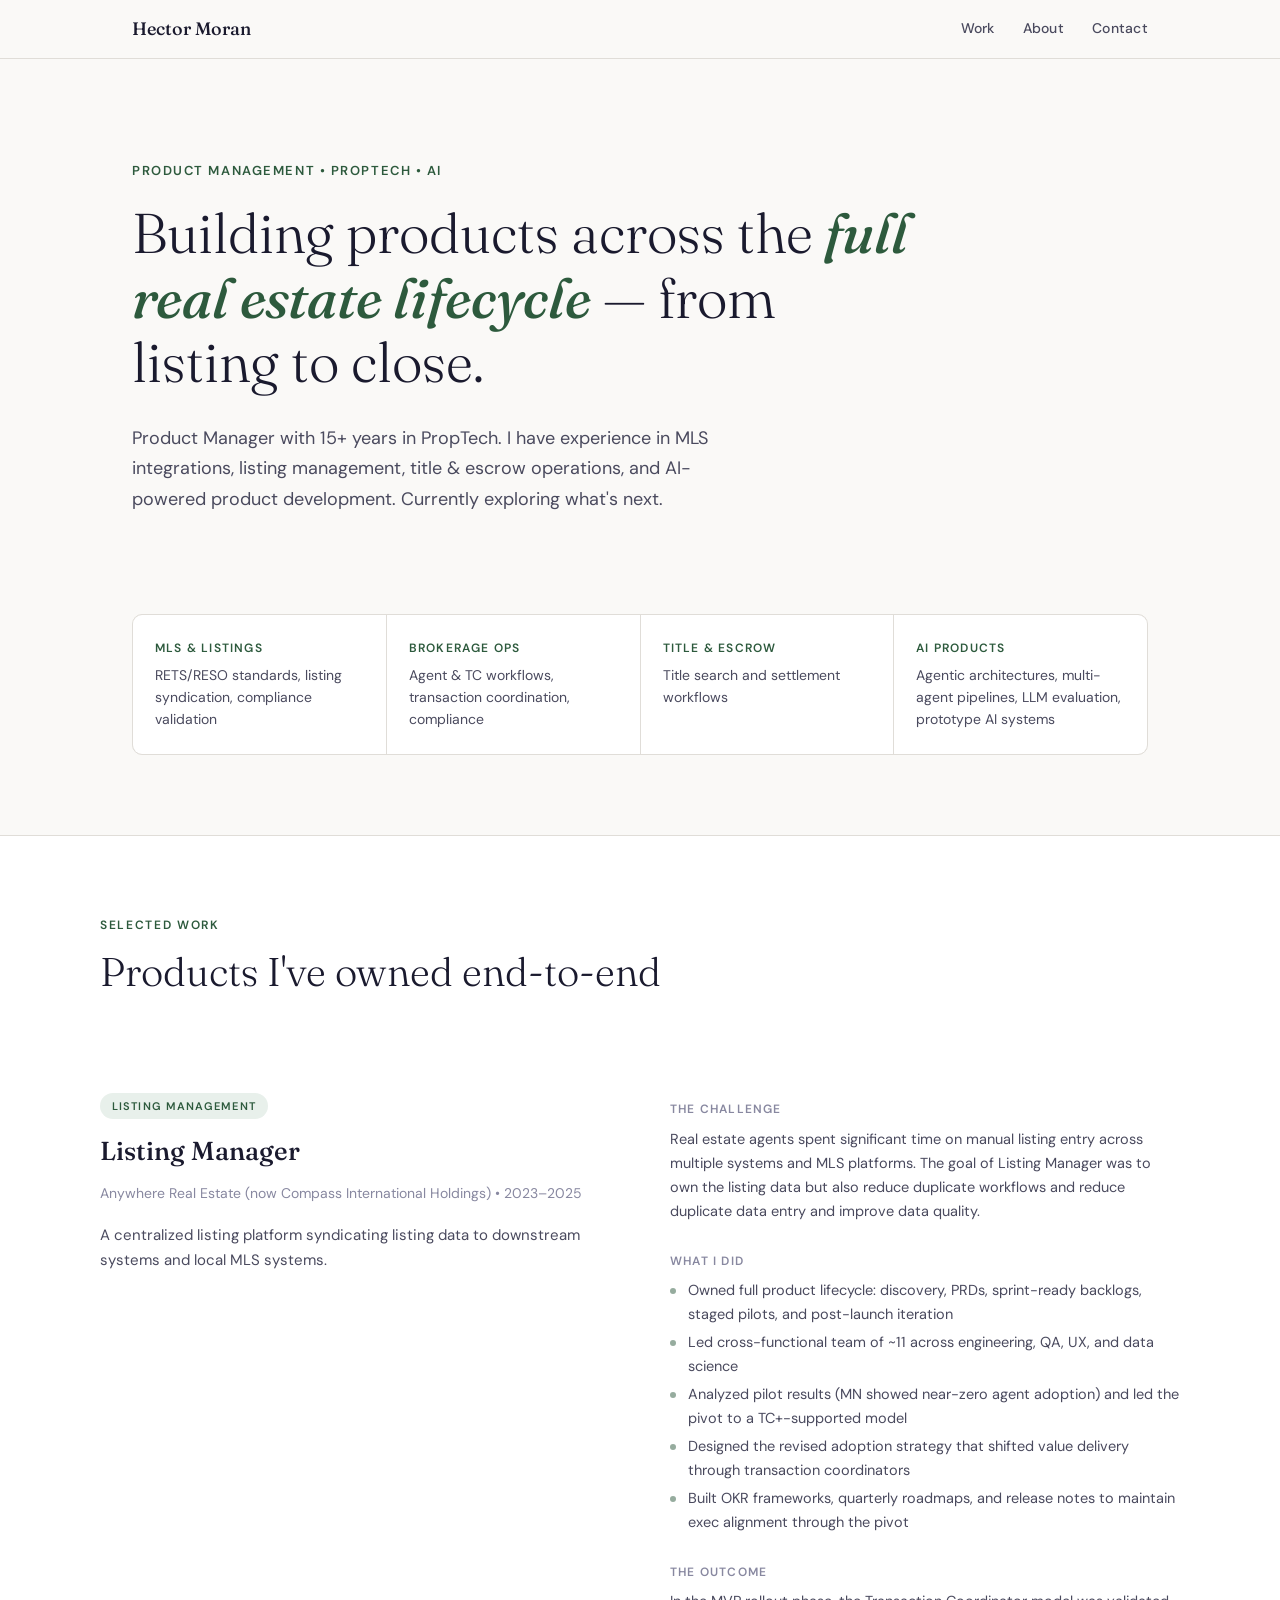
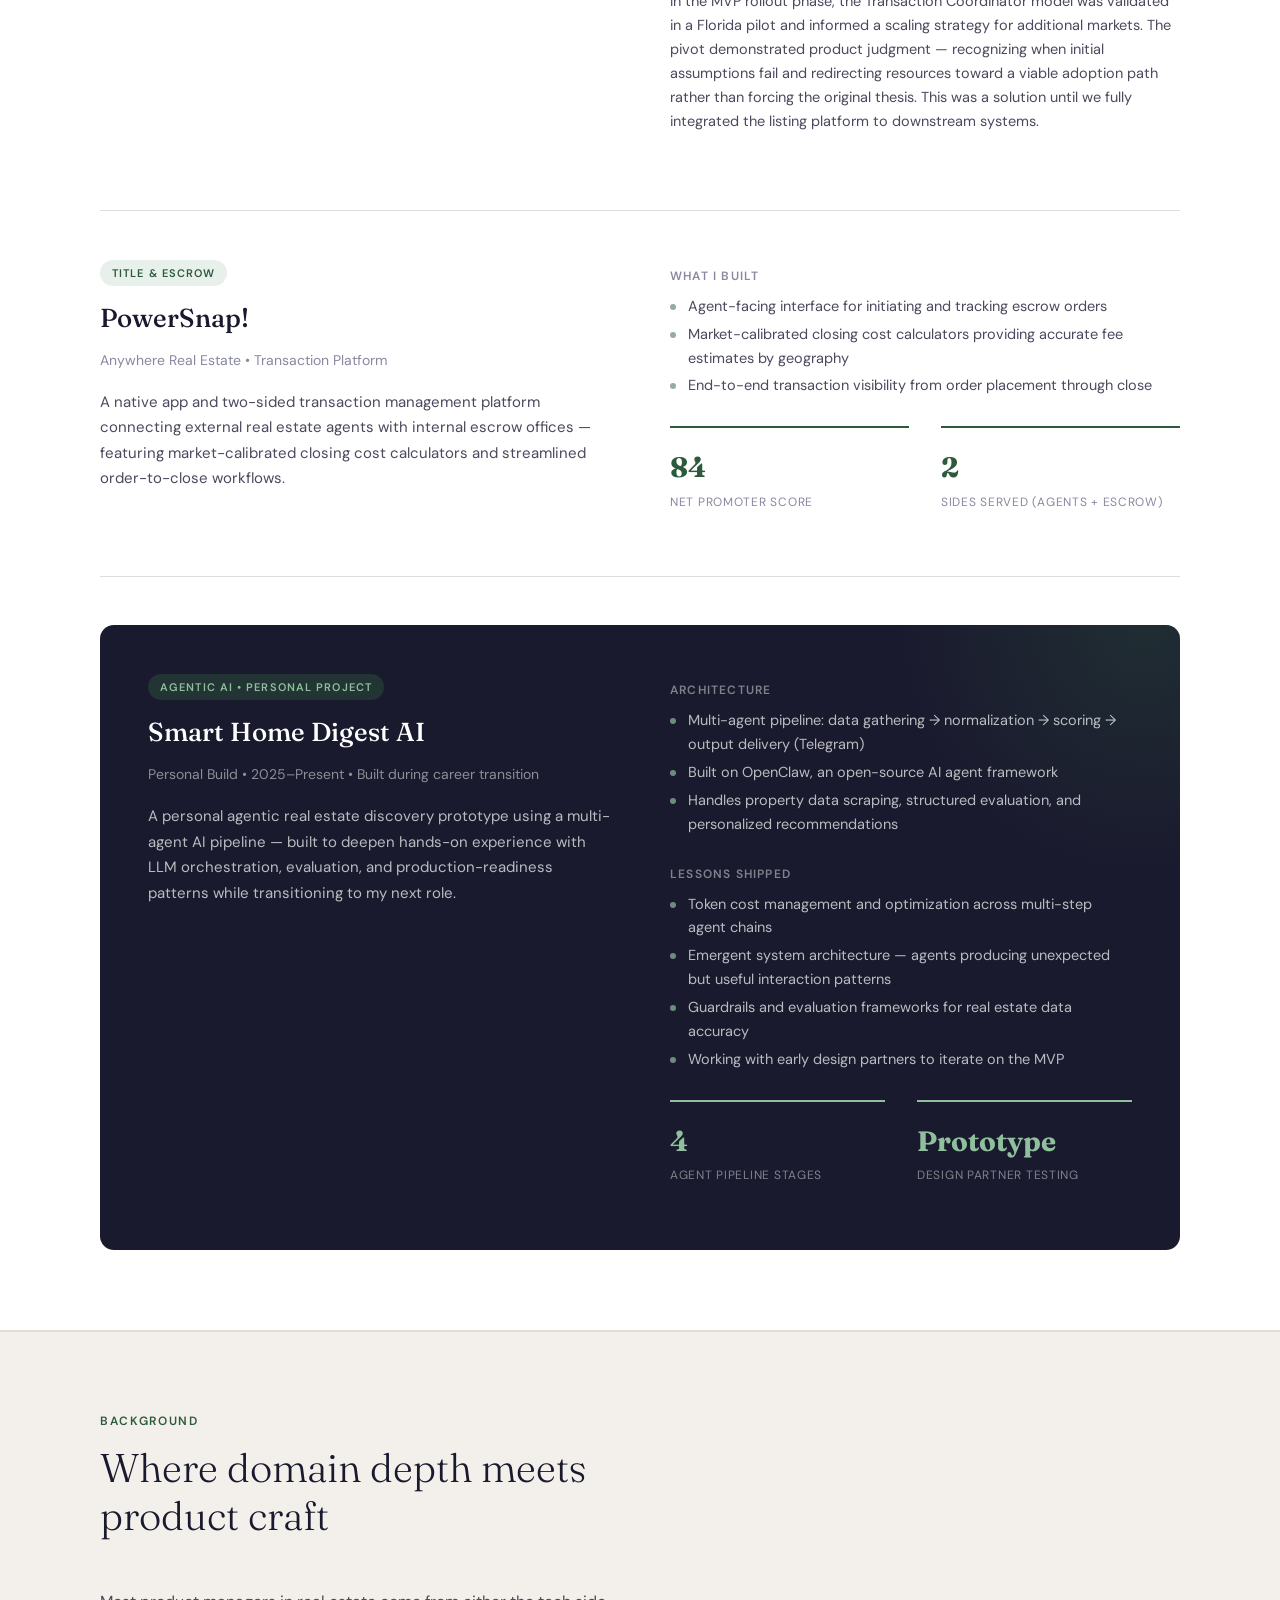
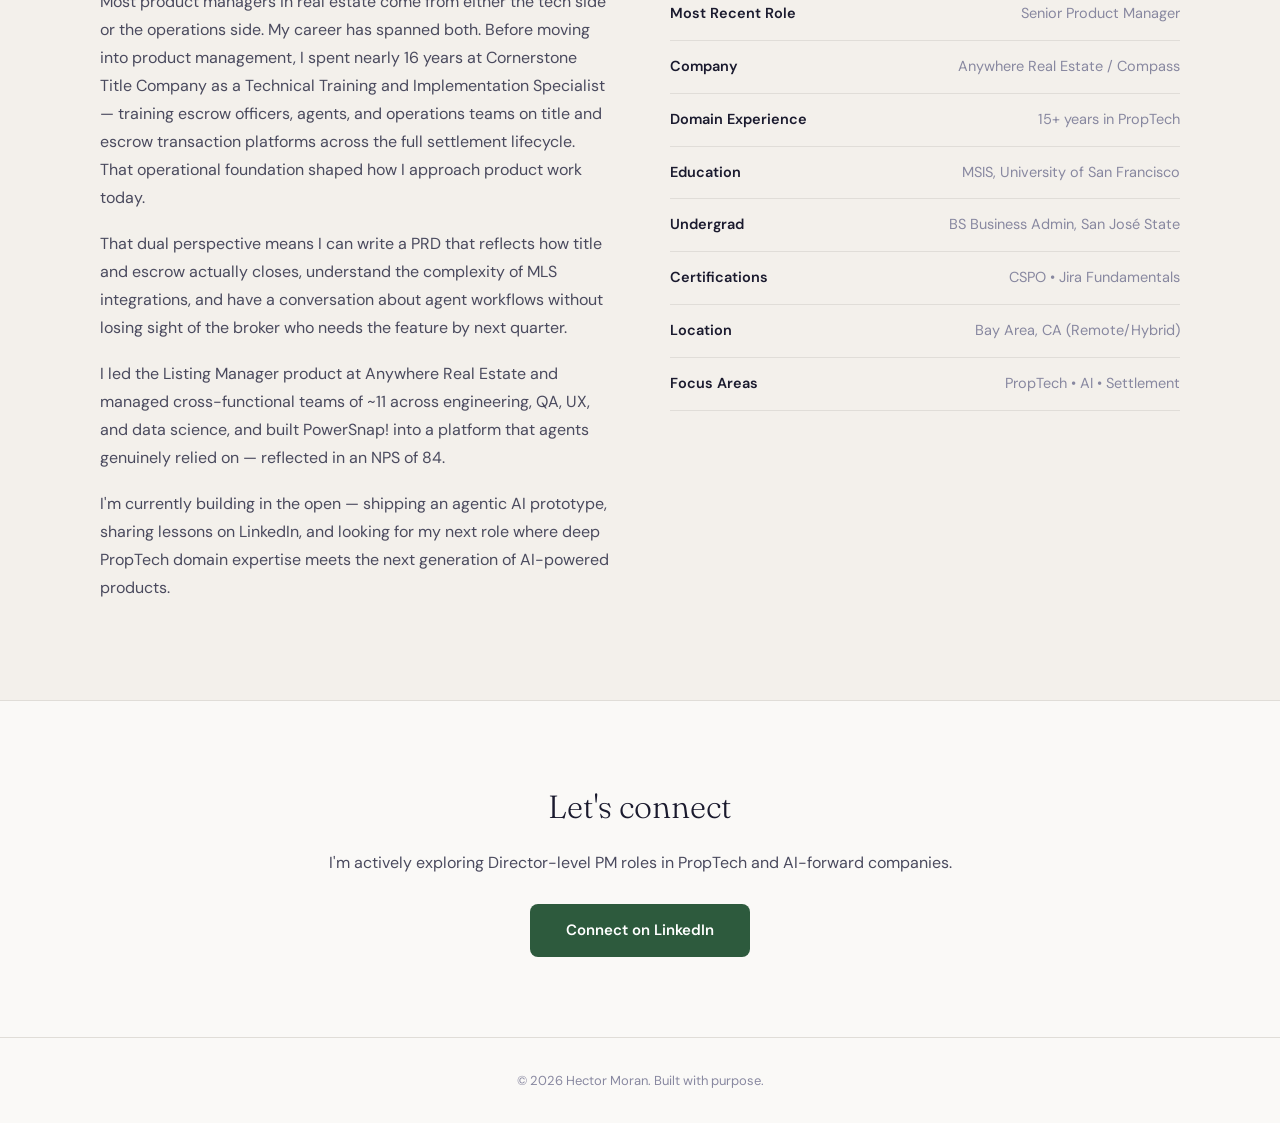
==== index.html @ 0d0055ac "Add files via upload" ====
<!DOCTYPE html>
<html lang="en">
<head>
<meta charset="UTF-8">
<meta name="viewport" content="width=device-width, initial-scale=1.0">
<title>Hector Moran — Product Leader in PropTech & AI</title>
<meta name="description" content="Director-level Product Manager with 15+ years in PropTech, MLS integrations, title & escrow, and AI-powered product development.">
<link rel="preconnect" href="https://fonts.googleapis.com">
<link href="https://fonts.googleapis.com/css2?family=DM+Sans:ital,opsz,wght@0,9..40,300;0,9..40,400;0,9..40,500;0,9..40,600;0,9..40,700;1,9..40,400&family=Fraunces:ital,opsz,wght@0,9..144,300;0,9..144,500;0,9..144,700;1,9..144,300&display=swap" rel="stylesheet">
<style>
  :root {
    --ink: #1a1a2e;
    --ink-soft: #4a4a5e;
    --ink-muted: #8888a0;
    --surface: #faf9f7;
    --surface-warm: #f3f0eb;
    --accent: #2d5a3d;
    --accent-light: #e8f0eb;
    --accent-hover: #1e3d2a;
    --border: #e0ddd8;
    --white: #ffffff;
    --font-display: 'Fraunces', Georgia, serif;
    --font-body: 'DM Sans', -apple-system, sans-serif;
  }

  * { margin: 0; padding: 0; box-sizing: border-box; }

  html { scroll-behavior: smooth; }

  body {
    font-family: var(--font-body);
    color: var(--ink);
    background: var(--surface);
    line-height: 1.65;
    font-size: 16px;
    -webkit-font-smoothing: antialiased;
  }

  /* ── Nav ── */
  nav {
    position: fixed; top: 0; left: 0; right: 0; z-index: 100;
    background: rgba(250, 249, 247, 0.92);
    backdrop-filter: blur(12px);
    border-bottom: 1px solid var(--border);
    transition: box-shadow 0.3s;
  }
  nav.scrolled { box-shadow: 0 1px 20px rgba(0,0,0,0.06); }
  .nav-inner {
    max-width: 1080px; margin: 0 auto;
    padding: 14px 32px;
    display: flex; justify-content: space-between; align-items: center;
  }
  .nav-name {
    font-family: var(--font-display); font-weight: 500;
    font-size: 18px; color: var(--ink); text-decoration: none;
  }
  .nav-links { display: flex; gap: 28px; }
  .nav-links a {
    font-size: 14px; font-weight: 500; color: var(--ink-soft);
    text-decoration: none; letter-spacing: 0.02em;
    transition: color 0.2s;
  }
  .nav-links a:hover { color: var(--accent); }

  /* ── Hero ── */
  .hero {
    padding: 160px 32px 100px;
    max-width: 1080px; margin: 0 auto;
  }
  .hero-label {
    font-size: 13px; font-weight: 600; letter-spacing: 0.12em;
    text-transform: uppercase; color: var(--accent);
    margin-bottom: 20px;
    opacity: 0; animation: fadeUp 0.6s ease forwards 0.1s;
  }
  .hero h1 {
    font-family: var(--font-display); font-weight: 300;
    font-size: clamp(36px, 5vw, 56px); line-height: 1.15;
    color: var(--ink); max-width: 780px;
    margin-bottom: 28px;
    opacity: 0; animation: fadeUp 0.6s ease forwards 0.25s;
  }
  .hero h1 em {
    font-style: italic; font-weight: 500; color: var(--accent);
  }
  .hero-sub {
    font-size: 18px; line-height: 1.7; color: var(--ink-soft);
    max-width: 620px;
    opacity: 0; animation: fadeUp 0.6s ease forwards 0.4s;
  }

  /* ── Domain strip ── */
  .domains {
    max-width: 1080px; margin: 0 auto;
    padding: 0 32px 80px;
    opacity: 0; animation: fadeUp 0.6s ease forwards 0.55s;
  }
  .domain-grid {
    display: grid; grid-template-columns: repeat(auto-fit, minmax(200px, 1fr));
    gap: 1px; background: var(--border); border: 1px solid var(--border); border-radius: 10px;
    overflow: hidden;
  }
  .domain-card {
    background: var(--white); padding: 24px 22px;
    transition: background 0.2s;
  }
  .domain-card:hover { background: var(--accent-light); }
  .domain-card .label {
    font-size: 12px; font-weight: 600; letter-spacing: 0.1em;
    text-transform: uppercase; color: var(--accent); margin-bottom: 6px;
  }
  .domain-card .desc {
    font-size: 14px; color: var(--ink-soft); line-height: 1.55;
  }

  /* ── Section shared ── */
  section { padding: 80px 32px; }
  .section-inner { max-width: 1080px; margin: 0 auto; }
  .section-label {
    font-size: 12px; font-weight: 600; letter-spacing: 0.14em;
    text-transform: uppercase; color: var(--accent); margin-bottom: 12px;
  }
  .section-title {
    font-family: var(--font-display); font-weight: 300;
    font-size: clamp(28px, 3.5vw, 40px); line-height: 1.2;
    margin-bottom: 48px; max-width: 600px;
  }

  /* ── Case Studies ── */
  #work { background: var(--white); border-top: 1px solid var(--border); border-bottom: 1px solid var(--border); }

  .case-study {
    display: grid; grid-template-columns: 1fr 1fr; gap: 60px;
    align-items: start; padding: 48px 0;
    border-bottom: 1px solid var(--border);
  }
  .case-study:last-child { border-bottom: none; }

  .cs-meta .cs-tag {
    display: inline-block;
    font-size: 11px; font-weight: 600; letter-spacing: 0.1em;
    text-transform: uppercase; color: var(--accent);
    background: var(--accent-light); padding: 4px 12px;
    border-radius: 20px; margin-bottom: 16px;
  }
  .cs-meta h3 {
    font-family: var(--font-display); font-weight: 500;
    font-size: 26px; line-height: 1.25; margin-bottom: 14px;
  }
  .cs-meta .cs-org {
    font-size: 14px; color: var(--ink-muted); margin-bottom: 18px;
  }
  .cs-meta .cs-summary {
    font-size: 15px; color: var(--ink-soft); line-height: 1.7;
  }

  .cs-details { padding-top: 8px; }
  .cs-block { margin-bottom: 28px; }
  .cs-block h4 {
    font-size: 12px; font-weight: 600; letter-spacing: 0.1em;
    text-transform: uppercase; color: var(--ink-muted); margin-bottom: 8px;
  }
  .cs-block p, .cs-block li {
    font-size: 14.5px; color: var(--ink-soft); line-height: 1.65;
  }
  .cs-block ul { list-style: none; padding: 0; }
  .cs-block ul li { padding-left: 18px; position: relative; margin-bottom: 4px; }
  .cs-block ul li::before {
    content: ''; position: absolute; left: 0; top: 9px;
    width: 6px; height: 6px; border-radius: 50%;
    background: var(--accent); opacity: 0.5;
  }

  .metric-row { display: flex; gap: 32px; margin-top: 20px; }
  .metric {
    flex: 1; padding: 16px 0;
    border-top: 2px solid var(--accent);
  }
  .metric .num {
    font-family: var(--font-display); font-weight: 700;
    font-size: 28px; color: var(--accent); margin-bottom: 2px;
  }
  .metric .lbl {
    font-size: 12px; color: var(--ink-muted); text-transform: uppercase;
    letter-spacing: 0.06em;
  }

  /* ── Prototype ── */
  .proto-card {
    background: var(--ink); border-radius: 14px; padding: 48px;
    color: var(--white); margin-top: 48px;
    position: relative; overflow: hidden;
  }
  .proto-card::before {
    content: ''; position: absolute; top: -40%; right: -20%;
    width: 500px; height: 500px; border-radius: 50%;
    background: radial-gradient(circle, rgba(45,90,61,0.3), transparent 70%);
  }
  .proto-card .cs-tag {
    background: rgba(45,90,61,0.4); color: #8fbf9c;
  }
  .proto-card h3 { color: var(--white); }
  .proto-card .cs-org { color: rgba(255,255,255,0.5); }
  .proto-card .cs-summary { color: rgba(255,255,255,0.7); }
  .proto-card .cs-block h4 { color: rgba(255,255,255,0.45); }
  .proto-card .cs-block p, .proto-card .cs-block li { color: rgba(255,255,255,0.7); }
  .proto-card .cs-block ul li::before { background: #8fbf9c; opacity: 0.7; }
  .proto-inner { display: grid; grid-template-columns: 1fr 1fr; gap: 60px; position: relative; z-index: 1; }
  .proto-card .metric { border-top-color: #8fbf9c; }
  .proto-card .metric .num { color: #8fbf9c; }
  .proto-card .metric .lbl { color: rgba(255,255,255,0.45); }

  /* ── About ── */
  #about { background: var(--surface-warm); border-top: 1px solid var(--border); }
  .about-grid { display: grid; grid-template-columns: 1fr 1fr; gap: 60px; }
  .about-text p {
    font-size: 16px; color: var(--ink-soft); line-height: 1.75;
    margin-bottom: 18px;
  }
  .credential-list { list-style: none; padding: 0; }
  .credential-list li {
    padding: 14px 0; border-bottom: 1px solid var(--border);
    display: flex; justify-content: space-between; align-items: baseline;
    font-size: 14.5px;
  }
  .credential-list .cred-label { font-weight: 600; color: var(--ink); }
  .credential-list .cred-value { color: var(--ink-muted); text-align: right; }

  /* ── CTA ── */
  .cta {
    text-align: center; padding: 80px 32px;
    border-top: 1px solid var(--border);
  }
  .cta h2 {
    font-family: var(--font-display); font-weight: 300;
    font-size: 32px; margin-bottom: 16px;
  }
  .cta p { color: var(--ink-soft); margin-bottom: 28px; font-size: 16px; }
  .cta-btn {
    display: inline-block; padding: 14px 36px;
    background: var(--accent); color: var(--white);
    text-decoration: none; border-radius: 8px;
    font-weight: 600; font-size: 15px;
    transition: background 0.2s, transform 0.15s;
  }
  .cta-btn:hover { background: var(--accent-hover); transform: translateY(-1px); }

  /* ── Footer ── */
  footer {
    text-align: center; padding: 32px;
    font-size: 13px; color: var(--ink-muted);
    border-top: 1px solid var(--border);
  }

  /* ── Animations ── */
  @keyframes fadeUp {
    from { opacity: 0; transform: translateY(16px); }
    to { opacity: 1; transform: translateY(0); }
  }
  .reveal {
    opacity: 0; transform: translateY(20px);
    transition: opacity 0.5s ease, transform 0.5s ease;
  }
  .reveal.visible { opacity: 1; transform: translateY(0); }

  /* ── Responsive ── */
  @media (max-width: 768px) {
    .case-study, .proto-inner, .about-grid { grid-template-columns: 1fr; gap: 32px; }
    .hero { padding: 130px 24px 64px; }
    section { padding: 56px 24px; }
    .nav-inner { padding: 14px 20px; }
    .nav-links { gap: 18px; }
    .nav-links a { font-size: 13px; }
    .proto-card { padding: 32px 24px; }
    .metric-row { gap: 20px; }
  }
  @media (max-width: 480px) {
    .domain-grid { grid-template-columns: 1fr 1fr; }
    .metric-row { flex-direction: column; gap: 12px; }
  }
</style>
</head>
<body>

<!-- Nav -->
<nav id="nav">
  <div class="nav-inner">
    <a href="#" class="nav-name">Hector Moran</a>
    <div class="nav-links">
      <a href="#work">Work</a>
      <a href="#about">About</a>
      <a href="#contact">Contact</a>
    </div>
  </div>
</nav>

<!-- Hero -->
<header class="hero">
  <div class="hero-label">Product Management &bull; PropTech &bull; AI</div>
  <h1>Building products across the <em>full real estate lifecycle</em> — from listing to close.</h1>
  <p class="hero-sub">Product Manager with 15+ years in PropTech. I have experience in MLS integrations, listing management, title &amp; escrow operations, and AI-powered product development. Currently exploring what's next.</p>
</header>

<!-- Domain expertise strip -->
<div class="domains">
  <div class="domain-grid">
    <div class="domain-card">
      <div class="label">MLS &amp; Listings</div>
      <div class="desc">RETS/RESO standards, listing syndication, compliance validation</div>
    </div>
    <div class="domain-card">
      <div class="label">Brokerage Ops</div>
      <div class="desc">Agent &amp; TC workflows, transaction coordination, compliance</div>
    </div>
    <div class="domain-card">
      <div class="label">Title &amp; Escrow</div>
      <div class="desc">Title search and settlement workflows</div>
    </div>
    <div class="domain-card">
      <div class="label">AI Products</div>
      <div class="desc">Agentic architectures, multi-agent pipelines, LLM evaluation, prototype AI systems</div>
    </div>
  </div>
</div>

<!-- Case Studies -->
<section id="work">
  <div class="section-inner">
    <div class="section-label">Selected Work</div>
    <div class="section-title">Products I've owned end-to-end</div>

    <!-- Case Study 1: Listing Manager -->
    <div class="case-study reveal">
      <div class="cs-meta">
        <div class="cs-tag">Listing Management</div>
        <h3>Listing Manager</h3>
        <div class="cs-org">Anywhere Real Estate (now Compass International Holdings) &bull; 2023–2025</div>
        <p class="cs-summary">A centralized listing platform syndicating listing data to downstream systems and local MLS systems.</p>
      </div>
      <div class="cs-details">
        <div class="cs-block">
          <h4>The Challenge</h4>
          <p>Real estate agents spent significant time on manual listing entry across multiple systems and MLS platforms. The goal of Listing Manager was to own the listing data but also reduce duplicate workflows and reduce duplicate data entry and improve data quality.</p>
        </div>
        <div class="cs-block">
          <h4>What I Did</h4>
          <ul>
            <li>Owned full product lifecycle: discovery, PRDs, sprint-ready backlogs, staged pilots, and post-launch iteration</li>
            <li>Led cross-functional team of ~11 across engineering, QA, UX, and data science</li>
            <li>Analyzed pilot results (MN showed near-zero agent adoption) and led the pivot to a TC+-supported model</li>
            <li>Designed the revised adoption strategy that shifted value delivery through transaction coordinators</li>
            <li>Built OKR frameworks, quarterly roadmaps, and release notes to maintain exec alignment through the pivot</li>
          </ul>
        </div>
        <div class="cs-block">
          <h4>The Outcome</h4>
          <p>In the MVP rollout phase, the Transaction Coordinator model was validated in a Florida pilot and informed a scaling strategy for additional markets. The pivot demonstrated product judgment — recognizing when initial assumptions fail and redirecting resources toward a viable adoption path rather than forcing the original thesis. This was a solution until we fully integrated the listing platform to downstream systems.</p>
        </div>
      </div>
    </div>

    <!-- Case Study 2: PowerSnap! -->
    <div class="case-study reveal">
      <div class="cs-meta">
        <div class="cs-tag">Title &amp; Escrow</div>
        <h3>PowerSnap!</h3>
        <div class="cs-org">Anywhere Real Estate &bull; Transaction Platform</div>
        <p class="cs-summary">A native app and two-sided transaction management platform connecting external real estate agents with internal escrow offices — featuring market-calibrated closing cost calculators and streamlined order-to-close workflows.</p>
      </div>
      <div class="cs-details">
        <div class="cs-block">
          <h4>What I Built</h4>
          <ul>
            <li>Agent-facing interface for initiating and tracking escrow orders</li>
            <li>Market-calibrated closing cost calculators providing accurate fee estimates by geography</li>
            <li>End-to-end transaction visibility from order placement through close</li>
          </ul>
        </div>
        <div class="metric-row">
          <div class="metric">
            <div class="num">84</div>
            <div class="lbl">Net Promoter Score</div>
          </div>
          <div class="metric">
            <div class="num">2</div>
            <div class="lbl">Sides Served (Agents + Escrow)</div>
          </div>
        </div>
      </div>
    </div>

    <!-- Prototype: AI Discovery -->
    <div class="proto-card reveal">
      <div class="proto-inner">
        <div class="cs-meta">
          <div class="cs-tag">Agentic AI &bull; Personal Project</div>
          <h3>Smart Home Digest AI</h3>
          <div class="cs-org">Personal Build &bull; 2025–Present &bull; Built during career transition</div>
          <p class="cs-summary">A personal agentic real estate discovery prototype using a multi-agent AI pipeline — built to deepen hands-on experience with LLM orchestration, evaluation, and production-readiness patterns while transitioning to my next role.</p>
        </div>
        <div class="cs-details">
          <div class="cs-block">
            <h4>Architecture</h4>
            <ul>
              <li>Multi-agent pipeline: data gathering → normalization → scoring → output delivery (Telegram)</li>
              <li>Built on OpenClaw, an open-source AI agent framework</li>
              <li>Handles property data scraping, structured evaluation, and personalized recommendations</li>
            </ul>
          </div>
          <div class="cs-block">
            <h4>Lessons Shipped</h4>
            <ul>
              <li>Token cost management and optimization across multi-step agent chains</li>
              <li>Emergent system architecture — agents producing unexpected but useful interaction patterns</li>
              <li>Guardrails and evaluation frameworks for real estate data accuracy</li>
              <li>Working with early design partners to iterate on the MVP</li>
            </ul>
          </div>
          <div class="metric-row">
            <div class="metric">
              <div class="num">4</div>
              <div class="lbl">Agent Pipeline Stages</div>
            </div>
            <div class="metric">
              <div class="num">Prototype</div>
              <div class="lbl">Design Partner Testing</div>
            </div>
          </div>
        </div>
      </div>
    </div>
  </div>
</section>

<!-- About -->
<section id="about">
  <div class="section-inner">
    <div class="section-label">Background</div>
    <div class="section-title">Where domain depth meets product craft</div>
    <div class="about-grid">
      <div class="about-text">
        <p>Most product managers in real estate come from either the tech side or the operations side. My career has spanned both. Before moving into product management, I spent nearly 16 years at Cornerstone Title Company as a Technical Training and Implementation Specialist — training escrow officers, agents, and operations teams on title and escrow transaction platforms across the full settlement lifecycle. That operational foundation shaped how I approach product work today.</p>
        <p>That dual perspective means I can write a PRD that reflects how title and escrow actually closes, understand the complexity of MLS integrations, and have a conversation about agent workflows without losing sight of the broker who needs the feature by next quarter.</p>
        <p>I led the Listing Manager product at Anywhere Real Estate and managed cross-functional teams of ~11 across engineering, QA, UX, and data science, and built PowerSnap! into a platform that agents genuinely relied on — reflected in an NPS of 84.</p>
        <p>I'm currently building in the open — shipping an agentic AI prototype, sharing lessons on LinkedIn, and looking for my next role where deep PropTech domain expertise meets the next generation of AI-powered products.</p>
      </div>
      <div>
        <ul class="credential-list">
          <li>
            <span class="cred-label">Most Recent Role</span>
            <span class="cred-value">Senior Product Manager</span>
          </li>
          <li>
            <span class="cred-label">Company</span>
            <span class="cred-value">Anywhere Real Estate / Compass</span>
          </li>
          <li>
            <span class="cred-label">Domain Experience</span>
            <span class="cred-value">15+ years in PropTech</span>
          </li>
          <li>
            <span class="cred-label">Education</span>
            <span class="cred-value">MSIS, University of San Francisco</span>
          </li>
          <li>
            <span class="cred-label">Undergrad</span>
            <span class="cred-value">BS Business Admin, San José State</span>
          </li>
          <li>
            <span class="cred-label">Certifications</span>
            <span class="cred-value">CSPO &bull; Jira Fundamentals</span>
          </li>
          <li>
            <span class="cred-label">Location</span>
            <span class="cred-value">Bay Area, CA (Remote/Hybrid)</span>
          </li>
          <li>
            <span class="cred-label">Focus Areas</span>
            <span class="cred-value">PropTech &bull; AI &bull; Settlement</span>
          </li>
        </ul>
      </div>
    </div>
  </div>
</section>

<!-- CTA -->
<section class="cta" id="contact">
  <h2>Let's connect</h2>
  <p>I'm actively exploring Director-level PM roles in PropTech and AI-forward companies.</p>
  <a href="https://www.linkedin.com/in/hectormoran/" class="cta-btn" target="_blank" rel="noopener">Connect on LinkedIn</a>
</section>

<!-- Footer -->
<footer>
  <p>&copy; 2026 Hector Moran. Built with purpose.</p>
</footer>

<script>
  // Nav scroll effect
  const nav = document.getElementById('nav');
  window.addEventListener('scroll', () => {
    nav.classList.toggle('scrolled', window.scrollY > 20);
  });

  // Reveal on scroll
  const reveals = document.querySelectorAll('.reveal');
  const observer = new IntersectionObserver((entries) => {
    entries.forEach(entry => {
      if (entry.isIntersecting) {
        entry.target.classList.add('visible');
        observer.unobserve(entry.target);
      }
    });
  }, { threshold: 0.1 });
  reveals.forEach(el => observer.observe(el));
</script>

</body>
</html>
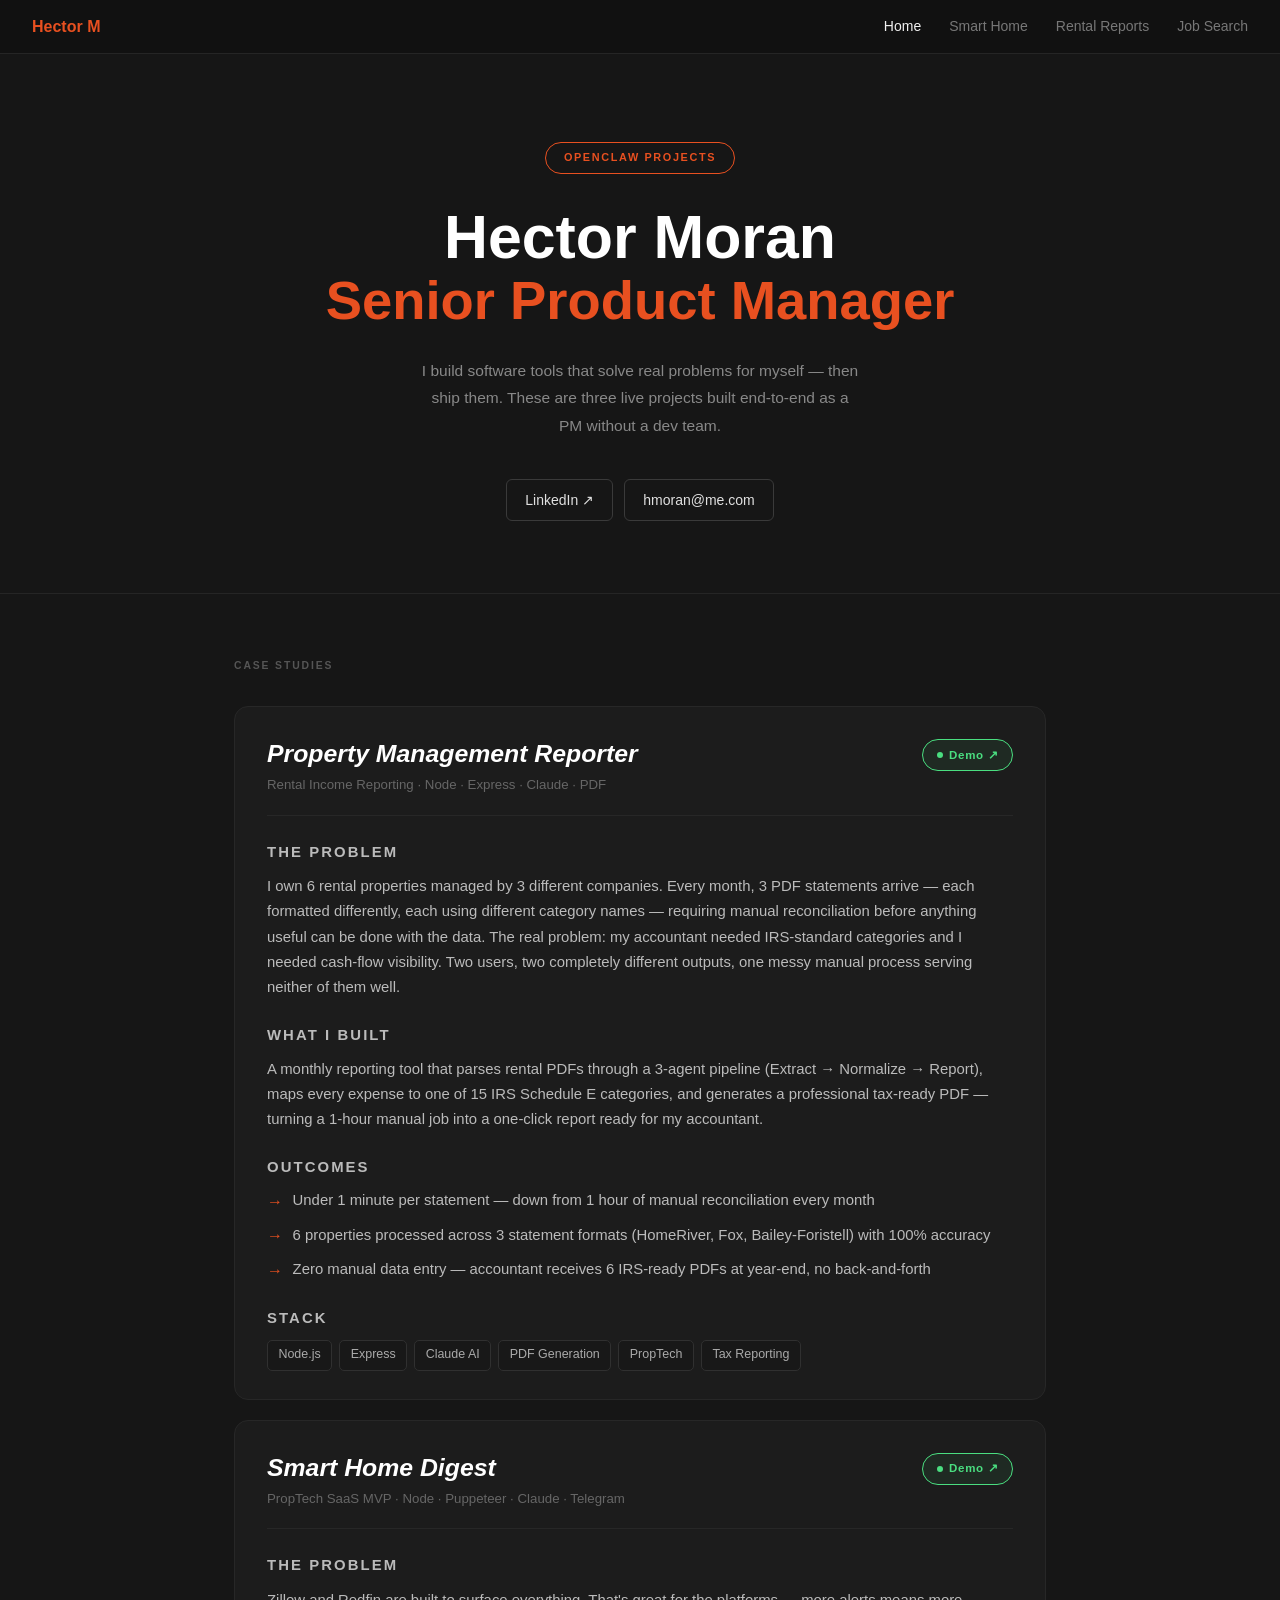
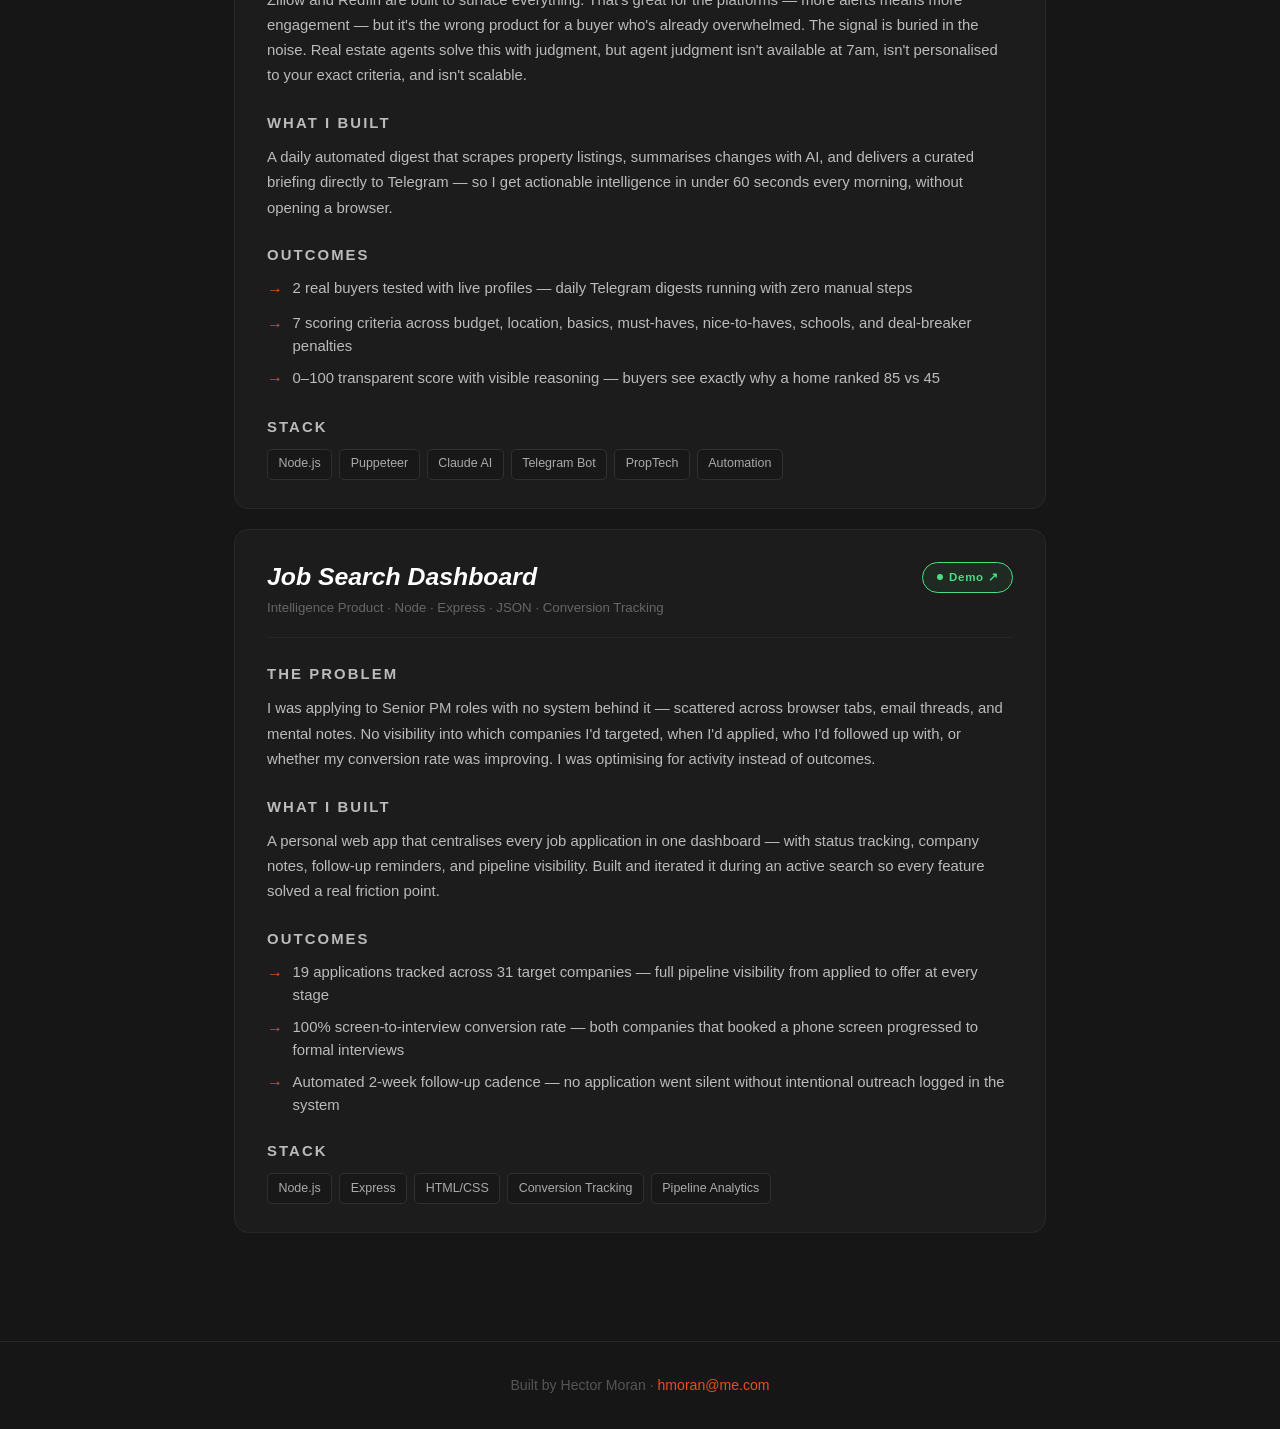
==== commit 1f720a36: "Replace with new OpenClaw Projects portfolio" ====
--- a/index.html
+++ b/index.html
@@ -1,520 +1,501 @@
 <!DOCTYPE html>
 <html lang="en">
 <head>
-<meta charset="UTF-8">
-<meta name="viewport" content="width=device-width, initial-scale=1.0">
-<title>Hector Moran — Product Leader in PropTech & AI</title>
-<meta name="description" content="Director-level Product Manager with 15+ years in PropTech, MLS integrations, title & escrow, and AI-powered product development.">
-<link rel="preconnect" href="https://fonts.googleapis.com">
-<link href="https://fonts.googleapis.com/css2?family=DM+Sans:ital,opsz,wght@0,9..40,300;0,9..40,400;0,9..40,500;0,9..40,600;0,9..40,700;1,9..40,400&family=Fraunces:ital,opsz,wght@0,9..144,300;0,9..144,500;0,9..144,700;1,9..144,300&display=swap" rel="stylesheet">
-<style>
-  :root {
-    --ink: #1a1a2e;
-    --ink-soft: #4a4a5e;
-    --ink-muted: #8888a0;
-    --surface: #faf9f7;
-    --surface-warm: #f3f0eb;
-    --accent: #2d5a3d;
-    --accent-light: #e8f0eb;
-    --accent-hover: #1e3d2a;
-    --border: #e0ddd8;
-    --white: #ffffff;
-    --font-display: 'Fraunces', Georgia, serif;
-    --font-body: 'DM Sans', -apple-system, sans-serif;
-  }
-
-  * { margin: 0; padding: 0; box-sizing: border-box; }
-
-  html { scroll-behavior: smooth; }
-
-  body {
-    font-family: var(--font-body);
-    color: var(--ink);
-    background: var(--surface);
-    line-height: 1.65;
-    font-size: 16px;
-    -webkit-font-smoothing: antialiased;
-  }
-
-  /* ── Nav ── */
-  nav {
-    position: fixed; top: 0; left: 0; right: 0; z-index: 100;
-    background: rgba(250, 249, 247, 0.92);
-    backdrop-filter: blur(12px);
-    border-bottom: 1px solid var(--border);
-    transition: box-shadow 0.3s;
-  }
-  nav.scrolled { box-shadow: 0 1px 20px rgba(0,0,0,0.06); }
-  .nav-inner {
-    max-width: 1080px; margin: 0 auto;
-    padding: 14px 32px;
-    display: flex; justify-content: space-between; align-items: center;
-  }
-  .nav-name {
-    font-family: var(--font-display); font-weight: 500;
-    font-size: 18px; color: var(--ink); text-decoration: none;
-  }
-  .nav-links { display: flex; gap: 28px; }
-  .nav-links a {
-    font-size: 14px; font-weight: 500; color: var(--ink-soft);
-    text-decoration: none; letter-spacing: 0.02em;
-    transition: color 0.2s;
-  }
-  .nav-links a:hover { color: var(--accent); }
-
-  /* ── Hero ── */
-  .hero {
-    padding: 160px 32px 100px;
-    max-width: 1080px; margin: 0 auto;
-  }
-  .hero-label {
-    font-size: 13px; font-weight: 600; letter-spacing: 0.12em;
-    text-transform: uppercase; color: var(--accent);
-    margin-bottom: 20px;
-    opacity: 0; animation: fadeUp 0.6s ease forwards 0.1s;
-  }
-  .hero h1 {
-    font-family: var(--font-display); font-weight: 300;
-    font-size: clamp(36px, 5vw, 56px); line-height: 1.15;
-    color: var(--ink); max-width: 780px;
-    margin-bottom: 28px;
-    opacity: 0; animation: fadeUp 0.6s ease forwards 0.25s;
-  }
-  .hero h1 em {
-    font-style: italic; font-weight: 500; color: var(--accent);
-  }
-  .hero-sub {
-    font-size: 18px; line-height: 1.7; color: var(--ink-soft);
-    max-width: 620px;
-    opacity: 0; animation: fadeUp 0.6s ease forwards 0.4s;
-  }
-
-  /* ── Domain strip ── */
-  .domains {
-    max-width: 1080px; margin: 0 auto;
-    padding: 0 32px 80px;
-    opacity: 0; animation: fadeUp 0.6s ease forwards 0.55s;
-  }
-  .domain-grid {
-    display: grid; grid-template-columns: repeat(auto-fit, minmax(200px, 1fr));
-    gap: 1px; background: var(--border); border: 1px solid var(--border); border-radius: 10px;
-    overflow: hidden;
-  }
-  .domain-card {
-    background: var(--white); padding: 24px 22px;
-    transition: background 0.2s;
-  }
-  .domain-card:hover { background: var(--accent-light); }
-  .domain-card .label {
-    font-size: 12px; font-weight: 600; letter-spacing: 0.1em;
-    text-transform: uppercase; color: var(--accent); margin-bottom: 6px;
-  }
-  .domain-card .desc {
-    font-size: 14px; color: var(--ink-soft); line-height: 1.55;
-  }
-
-  /* ── Section shared ── */
-  section { padding: 80px 32px; }
-  .section-inner { max-width: 1080px; margin: 0 auto; }
-  .section-label {
-    font-size: 12px; font-weight: 600; letter-spacing: 0.14em;
-    text-transform: uppercase; color: var(--accent); margin-bottom: 12px;
-  }
-  .section-title {
-    font-family: var(--font-display); font-weight: 300;
-    font-size: clamp(28px, 3.5vw, 40px); line-height: 1.2;
-    margin-bottom: 48px; max-width: 600px;
-  }
-
-  /* ── Case Studies ── */
-  #work { background: var(--white); border-top: 1px solid var(--border); border-bottom: 1px solid var(--border); }
-
-  .case-study {
-    display: grid; grid-template-columns: 1fr 1fr; gap: 60px;
-    align-items: start; padding: 48px 0;
-    border-bottom: 1px solid var(--border);
-  }
-  .case-study:last-child { border-bottom: none; }
-
-  .cs-meta .cs-tag {
-    display: inline-block;
-    font-size: 11px; font-weight: 600; letter-spacing: 0.1em;
-    text-transform: uppercase; color: var(--accent);
-    background: var(--accent-light); padding: 4px 12px;
-    border-radius: 20px; margin-bottom: 16px;
-  }
-  .cs-meta h3 {
-    font-family: var(--font-display); font-weight: 500;
-    font-size: 26px; line-height: 1.25; margin-bottom: 14px;
-  }
-  .cs-meta .cs-org {
-    font-size: 14px; color: var(--ink-muted); margin-bottom: 18px;
-  }
-  .cs-meta .cs-summary {
-    font-size: 15px; color: var(--ink-soft); line-height: 1.7;
-  }
-
-  .cs-details { padding-top: 8px; }
-  .cs-block { margin-bottom: 28px; }
-  .cs-block h4 {
-    font-size: 12px; font-weight: 600; letter-spacing: 0.1em;
-    text-transform: uppercase; color: var(--ink-muted); margin-bottom: 8px;
-  }
-  .cs-block p, .cs-block li {
-    font-size: 14.5px; color: var(--ink-soft); line-height: 1.65;
-  }
-  .cs-block ul { list-style: none; padding: 0; }
-  .cs-block ul li { padding-left: 18px; position: relative; margin-bottom: 4px; }
-  .cs-block ul li::before {
-    content: ''; position: absolute; left: 0; top: 9px;
-    width: 6px; height: 6px; border-radius: 50%;
-    background: var(--accent); opacity: 0.5;
-  }
-
-  .metric-row { display: flex; gap: 32px; margin-top: 20px; }
-  .metric {
-    flex: 1; padding: 16px 0;
-    border-top: 2px solid var(--accent);
-  }
-  .metric .num {
-    font-family: var(--font-display); font-weight: 700;
-    font-size: 28px; color: var(--accent); margin-bottom: 2px;
-  }
-  .metric .lbl {
-    font-size: 12px; color: var(--ink-muted); text-transform: uppercase;
-    letter-spacing: 0.06em;
-  }
-
-  /* ── Prototype ── */
-  .proto-card {
-    background: var(--ink); border-radius: 14px; padding: 48px;
-    color: var(--white); margin-top: 48px;
-    position: relative; overflow: hidden;
-  }
-  .proto-card::before {
-    content: ''; position: absolute; top: -40%; right: -20%;
-    width: 500px; height: 500px; border-radius: 50%;
-    background: radial-gradient(circle, rgba(45,90,61,0.3), transparent 70%);
-  }
-  .proto-card .cs-tag {
-    background: rgba(45,90,61,0.4); color: #8fbf9c;
-  }
-  .proto-card h3 { color: var(--white); }
-  .proto-card .cs-org { color: rgba(255,255,255,0.5); }
-  .proto-card .cs-summary { color: rgba(255,255,255,0.7); }
-  .proto-card .cs-block h4 { color: rgba(255,255,255,0.45); }
-  .proto-card .cs-block p, .proto-card .cs-block li { color: rgba(255,255,255,0.7); }
-  .proto-card .cs-block ul li::before { background: #8fbf9c; opacity: 0.7; }
-  .proto-inner { display: grid; grid-template-columns: 1fr 1fr; gap: 60px; position: relative; z-index: 1; }
-  .proto-card .metric { border-top-color: #8fbf9c; }
-  .proto-card .metric .num { color: #8fbf9c; }
-  .proto-card .metric .lbl { color: rgba(255,255,255,0.45); }
-
-  /* ── About ── */
-  #about { background: var(--surface-warm); border-top: 1px solid var(--border); }
-  .about-grid { display: grid; grid-template-columns: 1fr 1fr; gap: 60px; }
-  .about-text p {
-    font-size: 16px; color: var(--ink-soft); line-height: 1.75;
-    margin-bottom: 18px;
-  }
-  .credential-list { list-style: none; padding: 0; }
-  .credential-list li {
-    padding: 14px 0; border-bottom: 1px solid var(--border);
-    display: flex; justify-content: space-between; align-items: baseline;
-    font-size: 14.5px;
-  }
-  .credential-list .cred-label { font-weight: 600; color: var(--ink); }
-  .credential-list .cred-value { color: var(--ink-muted); text-align: right; }
-
-  /* ── CTA ── */
-  .cta {
-    text-align: center; padding: 80px 32px;
-    border-top: 1px solid var(--border);
-  }
-  .cta h2 {
-    font-family: var(--font-display); font-weight: 300;
-    font-size: 32px; margin-bottom: 16px;
-  }
-  .cta p { color: var(--ink-soft); margin-bottom: 28px; font-size: 16px; }
-  .cta-btn {
-    display: inline-block; padding: 14px 36px;
-    background: var(--accent); color: var(--white);
-    text-decoration: none; border-radius: 8px;
-    font-weight: 600; font-size: 15px;
-    transition: background 0.2s, transform 0.15s;
-  }
-  .cta-btn:hover { background: var(--accent-hover); transform: translateY(-1px); }
-
-  /* ── Footer ── */
-  footer {
-    text-align: center; padding: 32px;
-    font-size: 13px; color: var(--ink-muted);
-    border-top: 1px solid var(--border);
-  }
-
-  /* ── Animations ── */
-  @keyframes fadeUp {
-    from { opacity: 0; transform: translateY(16px); }
-    to { opacity: 1; transform: translateY(0); }
-  }
-  .reveal {
-    opacity: 0; transform: translateY(20px);
-    transition: opacity 0.5s ease, transform 0.5s ease;
-  }
-  .reveal.visible { opacity: 1; transform: translateY(0); }
-
-  /* ── Responsive ── */
-  @media (max-width: 768px) {
-    .case-study, .proto-inner, .about-grid { grid-template-columns: 1fr; gap: 32px; }
-    .hero { padding: 130px 24px 64px; }
-    section { padding: 56px 24px; }
-    .nav-inner { padding: 14px 20px; }
-    .nav-links { gap: 18px; }
-    .nav-links a { font-size: 13px; }
-    .proto-card { padding: 32px 24px; }
-    .metric-row { gap: 20px; }
-  }
-  @media (max-width: 480px) {
-    .domain-grid { grid-template-columns: 1fr 1fr; }
-    .metric-row { flex-direction: column; gap: 12px; }
-  }
-</style>
+  <meta charset="UTF-8">
+  <meta name="viewport" content="width=device-width, initial-scale=1.0">
+  <title>Hector Moran – Product · AI · Automation</title>
+  <style>
+    /* ===== RESET ===== */
+    *, *::before, *::after { box-sizing: border-box; margin: 0; padding: 0; }
+
+    body {
+      font-family: -apple-system, BlinkMacSystemFont, "Segoe UI", Roboto, "Helvetica Neue", sans-serif;
+      background: #161616;
+      color: #f0f0f0;
+      line-height: 1.6;
+      -webkit-font-smoothing: antialiased;
+    }
+
+    a { color: inherit; text-decoration: none; }
+
+    /* ===== NAV ===== */
+    .home-nav {
+      background: #111;
+      border-bottom: 1px solid #252525;
+      padding: 0.85rem 2rem;
+      display: flex;
+      align-items: center;
+      justify-content: space-between;
+      position: sticky;
+      top: 0;
+      z-index: 100;
+    }
+
+    .home-nav-brand {
+      font-size: 1rem;
+      font-weight: 700;
+      color: #e85020;
+      text-decoration: none;
+    }
+
+    .home-nav-links {
+      display: flex;
+      gap: 1.75rem;
+    }
+
+    .home-nav-links a {
+      color: #777;
+      text-decoration: none;
+      font-size: 0.875rem;
+      font-weight: 500;
+      transition: color 0.2s;
+    }
+
+    .home-nav-links a:hover,
+    .home-nav-links a.active {
+      color: #f0f0f0;
+    }
+
+    /* ===== HERO ===== */
+    .hero {
+      text-align: center;
+      padding: 5.5rem 1.5rem 4.5rem;
+      border-bottom: 1px solid #252525;
+    }
+
+    .hero-badge {
+      display: inline-block;
+      border: 1.5px solid #e85020;
+      color: #e85020;
+      font-size: 0.68rem;
+      font-weight: 700;
+      letter-spacing: 0.15em;
+      padding: 0.4rem 1.1rem;
+      border-radius: 999px;
+      margin-bottom: 2rem;
+      text-transform: uppercase;
+    }
+
+    .hero h1 {
+      font-size: clamp(2.4rem, 6vw, 3.8rem);
+      font-weight: 800;
+      color: #ffffff;
+      line-height: 1.05;
+      margin-bottom: 0.15rem;
+    }
+
+    .hero-tagline {
+      font-size: clamp(1.9rem, 5vw, 3.4rem);
+      font-weight: 800;
+      color: #e85020;
+      line-height: 1.05;
+      margin-bottom: 1.75rem;
+    }
+
+    .hero-desc {
+      font-size: 0.97rem;
+      color: #888;
+      max-width: 440px;
+      margin: 0 auto 2.5rem;
+      line-height: 1.75;
+    }
+
+    .hero-actions {
+      display: flex;
+      gap: 0.65rem;
+      justify-content: center;
+      flex-wrap: wrap;
+    }
+
+    .hero-btn {
+      display: inline-flex;
+      align-items: center;
+      gap: 0.3rem;
+      border: 1px solid #3a3a3a;
+      color: #e0e0e0;
+      background: transparent;
+      padding: 0.55rem 1.15rem;
+      border-radius: 6px;
+      font-size: 0.875rem;
+      font-weight: 500;
+      transition: border-color 0.2s, background 0.2s;
+      cursor: pointer;
+    }
+
+    .hero-btn:hover {
+      border-color: #666;
+      background: #1e1e1e;
+    }
+
+    /* ===== CASE STUDIES SECTION ===== */
+    .case-studies {
+      max-width: 860px;
+      margin: 0 auto;
+      padding: 4rem 1.5rem 5.5rem;
+    }
+
+    .section-label {
+      font-size: 0.65rem;
+      font-weight: 700;
+      letter-spacing: 0.18em;
+      color: #555;
+      text-transform: uppercase;
+      margin-bottom: 2rem;
+    }
+
+    /* ===== CASE CARD ===== */
+    .case-card {
+      background: #1c1c1c;
+      border: 1px solid #272727;
+      border-radius: 14px;
+      padding: 2rem 2rem 1.75rem;
+      margin-bottom: 1.25rem;
+    }
+
+    .case-header {
+      display: flex;
+      justify-content: space-between;
+      align-items: flex-start;
+      gap: 1rem;
+      margin-bottom: 1.25rem;
+    }
+
+    .case-title {
+      font-size: 1.55rem;
+      font-weight: 800;
+      font-style: italic;
+      color: #ffffff;
+      line-height: 1.2;
+      margin-bottom: 0.45rem;
+    }
+
+    .case-subtitle {
+      font-size: 0.83rem;
+      color: #666;
+      line-height: 1.4;
+    }
+
+    /* ===== BADGES (also used as links) ===== */
+    .badge {
+      display: inline-flex;
+      align-items: center;
+      gap: 0.4rem;
+      font-size: 0.72rem;
+      font-weight: 700;
+      letter-spacing: 0.06em;
+      padding: 0.35rem 0.85rem;
+      border-radius: 999px;
+      border: 1.5px solid;
+      white-space: nowrap;
+      flex-shrink: 0;
+      text-decoration: none;
+      transition: opacity 0.2s, transform 0.15s;
+    }
+
+    .badge:hover {
+      opacity: 0.75;
+      transform: translateY(-1px);
+    }
+
+    .badge-live {
+      color: #4ade80;
+      border-color: #4ade80;
+      background: rgba(74, 222, 128, 0.07);
+    }
+
+    .badge-in-use {
+      color: #60a5fa;
+      border-color: #60a5fa;
+      background: rgba(96, 165, 250, 0.07);
+    }
+
+    .badge-dot {
+      display: inline-block;
+      width: 6px;
+      height: 6px;
+      border-radius: 50%;
+      background: currentColor;
+      animation: blink 2s ease-in-out infinite;
+    }
+
+    @keyframes blink {
+      0%, 100% { opacity: 1; }
+      50% { opacity: 0.3; }
+    }
+
+    /* ===== DIVIDER ===== */
+    .case-divider {
+      border: none;
+      border-top: 1px solid #272727;
+      margin: 1.25rem 0 1.5rem;
+    }
+
+    /* ===== CARD BODY ===== */
+    .case-body {
+      display: flex;
+      flex-direction: column;
+      gap: 1.4rem;
+    }
+
+    .micro-label {
+      font-size: 0.65rem;
+      font-weight: 700;
+      letter-spacing: 0.14em;
+      color: #5a5a5a;
+      text-transform: uppercase;
+      margin-bottom: 0.55rem;
+    }
+
+    .case-body p {
+      font-size: 0.93rem;
+      color: #bbb;
+      line-height: 1.7;
+    }
+
+    /* ===== OUTCOMES ===== */
+    .outcomes-list {
+      list-style: none;
+      display: flex;
+      flex-direction: column;
+      gap: 0.55rem;
+    }
+
+    .outcomes-list li {
+      display: flex;
+      align-items: flex-start;
+      gap: 0.6rem;
+      font-size: 0.93rem;
+      color: #bbb;
+      line-height: 1.55;
+    }
+
+    .outcome-arrow {
+      color: #e85020;
+      font-size: 1rem;
+      flex-shrink: 0;
+      margin-top: 0.05rem;
+      font-weight: 700;
+    }
+
+    /* ===== STACK TAGS ===== */
+    .stack-tags {
+      display: flex;
+      flex-wrap: wrap;
+      gap: 0.45rem;
+    }
+
+    .stack-tag {
+      font-size: 0.78rem;
+      color: #aaa;
+      border: 1px solid #303030;
+      background: #181818;
+      padding: 0.28rem 0.65rem;
+      border-radius: 5px;
+    }
+
+    /* ===== SCREENSHOT PLACEHOLDER ===== */
+    .screenshot-placeholder {
+      border: 1px dashed #2c2c2c;
+      border-radius: 8px;
+      padding: 0.9rem 1.1rem;
+      font-size: 0.8rem;
+      color: #555;
+      line-height: 1.55;
+      margin-top: 1.4rem;
+    }
+
+    .screenshot-placeholder strong {
+      color: #777;
+    }
+
+    /* ===== FOOTER ===== */
+    .home-footer {
+      border-top: 1px solid #252525;
+      padding: 2rem 1.5rem;
+      text-align: center;
+      font-size: 0.88rem;
+      color: #555;
+    }
+
+    .home-footer a {
+      color: #e85020;
+    }
+
+    .home-footer a:hover {
+      text-decoration: underline;
+    }
+
+    /* ===== RESPONSIVE ===== */
+    @media (max-width: 600px) {
+      .case-title { font-size: 1.25rem; }
+      .case-header { flex-direction: column; gap: 0.65rem; }
+      .case-card { padding: 1.5rem 1.25rem 1.5rem; }
+      .hero { padding: 4rem 1.25rem 3.5rem; }
+      .home-nav { padding: 0.85rem 1rem; }
+      .home-nav-links { gap: 1rem; }
+    }
+  </style>
 </head>
 <body>
 
-<!-- Nav -->
-<nav id="nav">
-  <div class="nav-inner">
-    <a href="#" class="nav-name">Hector Moran</a>
-    <div class="nav-links">
-      <a href="#work">Work</a>
-      <a href="#about">About</a>
-      <a href="#contact">Contact</a>
+  <!-- ===== NAV ===== -->
+  <nav class="home-nav">
+    <a href="/" class="home-nav-brand">Hector M</a>
+    <div class="home-nav-links">
+      <a href="/" class="active">Home</a>
+      <a href="/smart-home">Smart Home</a>
+      <a href="/property-analytics">Rental Reports</a>
+      <a href="/job-search">Job Search</a>
     </div>
-  </div>
-</nav>
-
-<!-- Hero -->
-<header class="hero">
-  <div class="hero-label">Product Management &bull; PropTech &bull; AI</div>
-  <h1>Building products across the <em>full real estate lifecycle</em> — from listing to close.</h1>
-  <p class="hero-sub">Product Manager with 15+ years in PropTech. I have experience in MLS integrations, listing management, title &amp; escrow operations, and AI-powered product development. Currently exploring what's next.</p>
-</header>
-
-<!-- Domain expertise strip -->
-<div class="domains">
-  <div class="domain-grid">
-    <div class="domain-card">
-      <div class="label">MLS &amp; Listings</div>
-      <div class="desc">RETS/RESO standards, listing syndication, compliance validation</div>
+  </nav>
+
+  <!-- ===== HERO ===== -->
+  <section class="hero">
+    <span class="hero-badge">OpenClaw Projects</span>
+    <h1>Hector Moran</h1>
+    <p class="hero-tagline">Senior Product Manager</p>
+    <p class="hero-desc">I build software tools that solve real problems for myself — then ship them. These are three live projects built end-to-end as a PM without a dev team.</p>
+    <div class="hero-actions">
+      <a href="https://linkedin.com/in/hectormoran" class="hero-btn" target="_blank" rel="noopener">LinkedIn ↗</a>
+      <a href="mailto:hmoran@me.com" class="hero-btn">hmoran@me.com</a>
     </div>
-    <div class="domain-card">
-      <div class="label">Brokerage Ops</div>
-      <div class="desc">Agent &amp; TC workflows, transaction coordination, compliance</div>
+  </section>
+
+  <!-- ===== CASE STUDIES ===== -->
+  <section class="case-studies">
+    <p class="section-label">Case Studies</p>
+
+    <!-- ── Card 1: Property Management Reporter ── -->
+    <div class="case-card">
+      <div class="case-header">
+        <div>
+          <h2 class="case-title">Property Management Reporter</h2>
+          <p class="case-subtitle">Rental Income Reporting · Node · Express · Claude · PDF</p>
+        </div>
+        <a href="/property-analytics" class="badge badge-live"><span class="badge-dot"></span>Demo ↗</a>
+      </div>
+      <hr class="case-divider">
+      <div class="case-body">
+        <div>
+          <p class="micro-label">The Problem</p>
+          <p>I own 6 rental properties managed by 3 different companies. Every month, 3 PDF statements arrive — each formatted differently, each using different category names — requiring manual reconciliation before anything useful can be done with the data. The real problem: my accountant needed IRS-standard categories and I needed cash-flow visibility. Two users, two completely different outputs, one messy manual process serving neither of them well.</p>
+        </div>
+        <div>
+          <p class="micro-label">What I Built</p>
+          <p>A monthly reporting tool that parses rental PDFs through a 3-agent pipeline (Extract → Normalize → Report), maps every expense to one of 15 IRS Schedule E categories, and generates a professional tax-ready PDF — turning a 1-hour manual job into a one-click report ready for my accountant.</p>
+        </div>
+        <div>
+          <p class="micro-label">Outcomes</p>
+          <ul class="outcomes-list">
+            <li><span class="outcome-arrow">→</span><span>Under 1 minute per statement — down from 1 hour of manual reconciliation every month</span></li>
+            <li><span class="outcome-arrow">→</span><span>6 properties processed across 3 statement formats (HomeRiver, Fox, Bailey-Foristell) with 100% accuracy</span></li>
+            <li><span class="outcome-arrow">→</span><span>Zero manual data entry — accountant receives 6 IRS-ready PDFs at year-end, no back-and-forth</span></li>
+          </ul>
+        </div>
+        <div>
+          <p class="micro-label">Stack</p>
+          <div class="stack-tags">
+            <span class="stack-tag">Node.js</span>
+            <span class="stack-tag">Express</span>
+            <span class="stack-tag">Claude AI</span>
+            <span class="stack-tag">PDF Generation</span>
+            <span class="stack-tag">PropTech</span>
+            <span class="stack-tag">Tax Reporting</span>
+          </div>
+        </div>
+      </div>
+
     </div>
-    <div class="domain-card">
-      <div class="label">Title &amp; Escrow</div>
-      <div class="desc">Title search and settlement workflows</div>
+
+    <!-- ── Card 2: Smart Home Digest ── -->
+    <div class="case-card">
+      <div class="case-header">
+        <div>
+          <h2 class="case-title">Smart Home Digest</h2>
+          <p class="case-subtitle">PropTech SaaS MVP · Node · Puppeteer · Claude · Telegram</p>
+        </div>
+        <a href="/smart-home" class="badge badge-live"><span class="badge-dot"></span>Demo ↗</a>
+      </div>
+      <hr class="case-divider">
+      <div class="case-body">
+        <div>
+          <p class="micro-label">The Problem</p>
+          <p>Zillow and Redfin are built to surface everything. That's great for the platforms — more alerts means more engagement — but it's the wrong product for a buyer who's already overwhelmed. The signal is buried in the noise. Real estate agents solve this with judgment, but agent judgment isn't available at 7am, isn't personalised to your exact criteria, and isn't scalable.</p>
+        </div>
+        <div>
+          <p class="micro-label">What I Built</p>
+          <p>A daily automated digest that scrapes property listings, summarises changes with AI, and delivers a curated briefing directly to Telegram — so I get actionable intelligence in under 60 seconds every morning, without opening a browser.</p>
+        </div>
+        <div>
+          <p class="micro-label">Outcomes</p>
+          <ul class="outcomes-list">
+            <li><span class="outcome-arrow">→</span><span>2 real buyers tested with live profiles — daily Telegram digests running with zero manual steps</span></li>
+            <li><span class="outcome-arrow">→</span><span>7 scoring criteria across budget, location, basics, must-haves, nice-to-haves, schools, and deal-breaker penalties</span></li>
+            <li><span class="outcome-arrow">→</span><span>0–100 transparent score with visible reasoning — buyers see exactly why a home ranked 85 vs 45</span></li>
+          </ul>
+        </div>
+        <div>
+          <p class="micro-label">Stack</p>
+          <div class="stack-tags">
+            <span class="stack-tag">Node.js</span>
+            <span class="stack-tag">Puppeteer</span>
+            <span class="stack-tag">Claude AI</span>
+            <span class="stack-tag">Telegram Bot</span>
+            <span class="stack-tag">PropTech</span>
+            <span class="stack-tag">Automation</span>
+          </div>
+        </div>
+      </div>
+
     </div>
-    <div class="domain-card">
-      <div class="label">AI Products</div>
-      <div class="desc">Agentic architectures, multi-agent pipelines, LLM evaluation, prototype AI systems</div>
+
+    <!-- ── Card 3: Job Search Dashboard ── -->
+    <div class="case-card">
+      <div class="case-header">
+        <div>
+          <h2 class="case-title">Job Search Dashboard</h2>
+          <p class="case-subtitle">Intelligence Product · Node · Express · JSON · Conversion Tracking</p>
+        </div>
+        <a href="/job-search" class="badge badge-live"><span class="badge-dot"></span>Demo ↗</a>
+      </div>
+      <hr class="case-divider">
+      <div class="case-body">
+        <div>
+          <p class="micro-label">The Problem</p>
+          <p>I was applying to Senior PM roles with no system behind it — scattered across browser tabs, email threads, and mental notes. No visibility into which companies I'd targeted, when I'd applied, who I'd followed up with, or whether my conversion rate was improving. I was optimising for activity instead of outcomes.</p>
+        </div>
+        <div>
+          <p class="micro-label">What I Built</p>
+          <p>A personal web app that centralises every job application in one dashboard — with status tracking, company notes, follow-up reminders, and pipeline visibility. Built and iterated it during an active search so every feature solved a real friction point.</p>
+        </div>
+        <div>
+          <p class="micro-label">Outcomes</p>
+          <ul class="outcomes-list">
+            <li><span class="outcome-arrow">→</span><span>19 applications tracked across 31 target companies — full pipeline visibility from applied to offer at every stage</span></li>
+            <li><span class="outcome-arrow">→</span><span>100% screen-to-interview conversion rate — both companies that booked a phone screen progressed to formal interviews</span></li>
+            <li><span class="outcome-arrow">→</span><span>Automated 2-week follow-up cadence — no application went silent without intentional outreach logged in the system</span></li>
+          </ul>
+        </div>
+        <div>
+          <p class="micro-label">Stack</p>
+          <div class="stack-tags">
+            <span class="stack-tag">Node.js</span>
+            <span class="stack-tag">Express</span>
+            <span class="stack-tag">HTML/CSS</span>
+            <span class="stack-tag">Conversion Tracking</span>
+            <span class="stack-tag">Pipeline Analytics</span>
+          </div>
+        </div>
+      </div>
+
     </div>
-  </div>
-</div>
-
-<!-- Case Studies -->
-<section id="work">
-  <div class="section-inner">
-    <div class="section-label">Selected Work</div>
-    <div class="section-title">Products I've owned end-to-end</div>
-
-    <!-- Case Study 1: Listing Manager -->
-    <div class="case-study reveal">
-      <div class="cs-meta">
-        <div class="cs-tag">Listing Management</div>
-        <h3>Listing Manager</h3>
-        <div class="cs-org">Anywhere Real Estate (now Compass International Holdings) &bull; 2023–2025</div>
-        <p class="cs-summary">A centralized listing platform syndicating listing data to downstream systems and local MLS systems.</p>
-      </div>
-      <div class="cs-details">
-        <div class="cs-block">
-          <h4>The Challenge</h4>
-          <p>Real estate agents spent significant time on manual listing entry across multiple systems and MLS platforms. The goal of Listing Manager was to own the listing data but also reduce duplicate workflows and reduce duplicate data entry and improve data quality.</p>
-        </div>
-        <div class="cs-block">
-          <h4>What I Did</h4>
-          <ul>
-            <li>Owned full product lifecycle: discovery, PRDs, sprint-ready backlogs, staged pilots, and post-launch iteration</li>
-            <li>Led cross-functional team of ~11 across engineering, QA, UX, and data science</li>
-            <li>Analyzed pilot results (MN showed near-zero agent adoption) and led the pivot to a TC+-supported model</li>
-            <li>Designed the revised adoption strategy that shifted value delivery through transaction coordinators</li>
-            <li>Built OKR frameworks, quarterly roadmaps, and release notes to maintain exec alignment through the pivot</li>
-          </ul>
-        </div>
-        <div class="cs-block">
-          <h4>The Outcome</h4>
-          <p>In the MVP rollout phase, the Transaction Coordinator model was validated in a Florida pilot and informed a scaling strategy for additional markets. The pivot demonstrated product judgment — recognizing when initial assumptions fail and redirecting resources toward a viable adoption path rather than forcing the original thesis. This was a solution until we fully integrated the listing platform to downstream systems.</p>
-        </div>
-      </div>
-    </div>
-
-    <!-- Case Study 2: PowerSnap! -->
-    <div class="case-study reveal">
-      <div class="cs-meta">
-        <div class="cs-tag">Title &amp; Escrow</div>
-        <h3>PowerSnap!</h3>
-        <div class="cs-org">Anywhere Real Estate &bull; Transaction Platform</div>
-        <p class="cs-summary">A native app and two-sided transaction management platform connecting external real estate agents with internal escrow offices — featuring market-calibrated closing cost calculators and streamlined order-to-close workflows.</p>
-      </div>
-      <div class="cs-details">
-        <div class="cs-block">
-          <h4>What I Built</h4>
-          <ul>
-            <li>Agent-facing interface for initiating and tracking escrow orders</li>
-            <li>Market-calibrated closing cost calculators providing accurate fee estimates by geography</li>
-            <li>End-to-end transaction visibility from order placement through close</li>
-          </ul>
-        </div>
-        <div class="metric-row">
-          <div class="metric">
-            <div class="num">84</div>
-            <div class="lbl">Net Promoter Score</div>
-          </div>
-          <div class="metric">
-            <div class="num">2</div>
-            <div class="lbl">Sides Served (Agents + Escrow)</div>
-          </div>
-        </div>
-      </div>
-    </div>
-
-    <!-- Prototype: AI Discovery -->
-    <div class="proto-card reveal">
-      <div class="proto-inner">
-        <div class="cs-meta">
-          <div class="cs-tag">Agentic AI &bull; Personal Project</div>
-          <h3>Smart Home Digest AI</h3>
-          <div class="cs-org">Personal Build &bull; 2025–Present &bull; Built during career transition</div>
-          <p class="cs-summary">A personal agentic real estate discovery prototype using a multi-agent AI pipeline — built to deepen hands-on experience with LLM orchestration, evaluation, and production-readiness patterns while transitioning to my next role.</p>
-        </div>
-        <div class="cs-details">
-          <div class="cs-block">
-            <h4>Architecture</h4>
-            <ul>
-              <li>Multi-agent pipeline: data gathering → normalization → scoring → output delivery (Telegram)</li>
-              <li>Built on OpenClaw, an open-source AI agent framework</li>
-              <li>Handles property data scraping, structured evaluation, and personalized recommendations</li>
-            </ul>
-          </div>
-          <div class="cs-block">
-            <h4>Lessons Shipped</h4>
-            <ul>
-              <li>Token cost management and optimization across multi-step agent chains</li>
-              <li>Emergent system architecture — agents producing unexpected but useful interaction patterns</li>
-              <li>Guardrails and evaluation frameworks for real estate data accuracy</li>
-              <li>Working with early design partners to iterate on the MVP</li>
-            </ul>
-          </div>
-          <div class="metric-row">
-            <div class="metric">
-              <div class="num">4</div>
-              <div class="lbl">Agent Pipeline Stages</div>
-            </div>
-            <div class="metric">
-              <div class="num">Prototype</div>
-              <div class="lbl">Design Partner Testing</div>
-            </div>
-          </div>
-        </div>
-      </div>
-    </div>
-  </div>
-</section>
-
-<!-- About -->
-<section id="about">
-  <div class="section-inner">
-    <div class="section-label">Background</div>
-    <div class="section-title">Where domain depth meets product craft</div>
-    <div class="about-grid">
-      <div class="about-text">
-        <p>Most product managers in real estate come from either the tech side or the operations side. My career has spanned both. Before moving into product management, I spent nearly 16 years at Cornerstone Title Company as a Technical Training and Implementation Specialist — training escrow officers, agents, and operations teams on title and escrow transaction platforms across the full settlement lifecycle. That operational foundation shaped how I approach product work today.</p>
-        <p>That dual perspective means I can write a PRD that reflects how title and escrow actually closes, understand the complexity of MLS integrations, and have a conversation about agent workflows without losing sight of the broker who needs the feature by next quarter.</p>
-        <p>I led the Listing Manager product at Anywhere Real Estate and managed cross-functional teams of ~11 across engineering, QA, UX, and data science, and built PowerSnap! into a platform that agents genuinely relied on — reflected in an NPS of 84.</p>
-        <p>I'm currently building in the open — shipping an agentic AI prototype, sharing lessons on LinkedIn, and looking for my next role where deep PropTech domain expertise meets the next generation of AI-powered products.</p>
-      </div>
-      <div>
-        <ul class="credential-list">
-          <li>
-            <span class="cred-label">Most Recent Role</span>
-            <span class="cred-value">Senior Product Manager</span>
-          </li>
-          <li>
-            <span class="cred-label">Company</span>
-            <span class="cred-value">Anywhere Real Estate / Compass</span>
-          </li>
-          <li>
-            <span class="cred-label">Domain Experience</span>
-            <span class="cred-value">15+ years in PropTech</span>
-          </li>
-          <li>
-            <span class="cred-label">Education</span>
-            <span class="cred-value">MSIS, University of San Francisco</span>
-          </li>
-          <li>
-            <span class="cred-label">Undergrad</span>
-            <span class="cred-value">BS Business Admin, San José State</span>
-          </li>
-          <li>
-            <span class="cred-label">Certifications</span>
-            <span class="cred-value">CSPO &bull; Jira Fundamentals</span>
-          </li>
-          <li>
-            <span class="cred-label">Location</span>
-            <span class="cred-value">Bay Area, CA (Remote/Hybrid)</span>
-          </li>
-          <li>
-            <span class="cred-label">Focus Areas</span>
-            <span class="cred-value">PropTech &bull; AI &bull; Settlement</span>
-          </li>
-        </ul>
-      </div>
-    </div>
-  </div>
-</section>
-
-<!-- CTA -->
-<section class="cta" id="contact">
-  <h2>Let's connect</h2>
-  <p>I'm actively exploring Director-level PM roles in PropTech and AI-forward companies.</p>
-  <a href="https://www.linkedin.com/in/hectormoran/" class="cta-btn" target="_blank" rel="noopener">Connect on LinkedIn</a>
-</section>
-
-<!-- Footer -->
-<footer>
-  <p>&copy; 2026 Hector Moran. Built with purpose.</p>
-</footer>
-
-<script>
-  // Nav scroll effect
-  const nav = document.getElementById('nav');
-  window.addEventListener('scroll', () => {
-    nav.classList.toggle('scrolled', window.scrollY > 20);
-  });
-
-  // Reveal on scroll
-  const reveals = document.querySelectorAll('.reveal');
-  const observer = new IntersectionObserver((entries) => {
-    entries.forEach(entry => {
-      if (entry.isIntersecting) {
-        entry.target.classList.add('visible');
-        observer.unobserve(entry.target);
-      }
-    });
-  }, { threshold: 0.1 });
-  reveals.forEach(el => observer.observe(el));
-</script>
+
+  </section>
+
+  <!-- ===== FOOTER ===== -->
+  <footer class="home-footer">
+    Built by Hector Moran · <a href="mailto:hmoran@me.com">hmoran@me.com</a>
+  </footer>
 
 </body>
 </html>
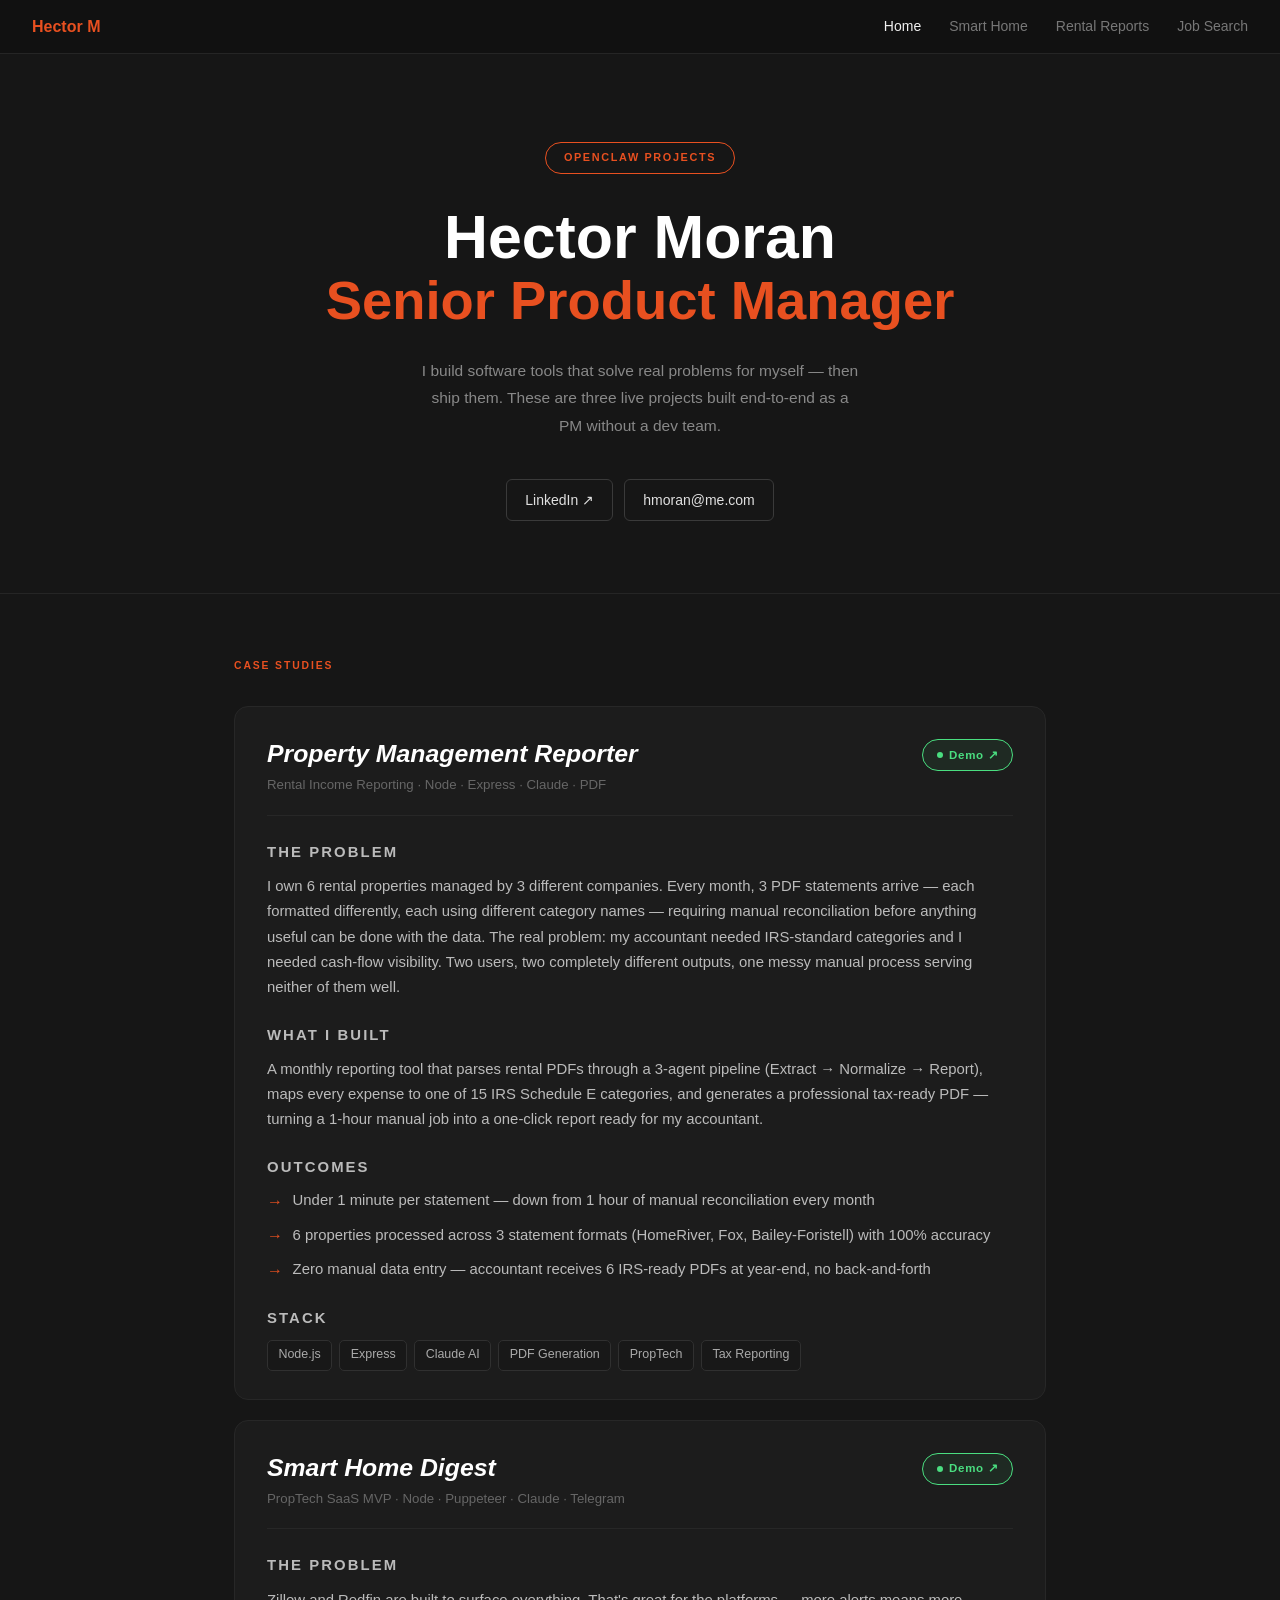
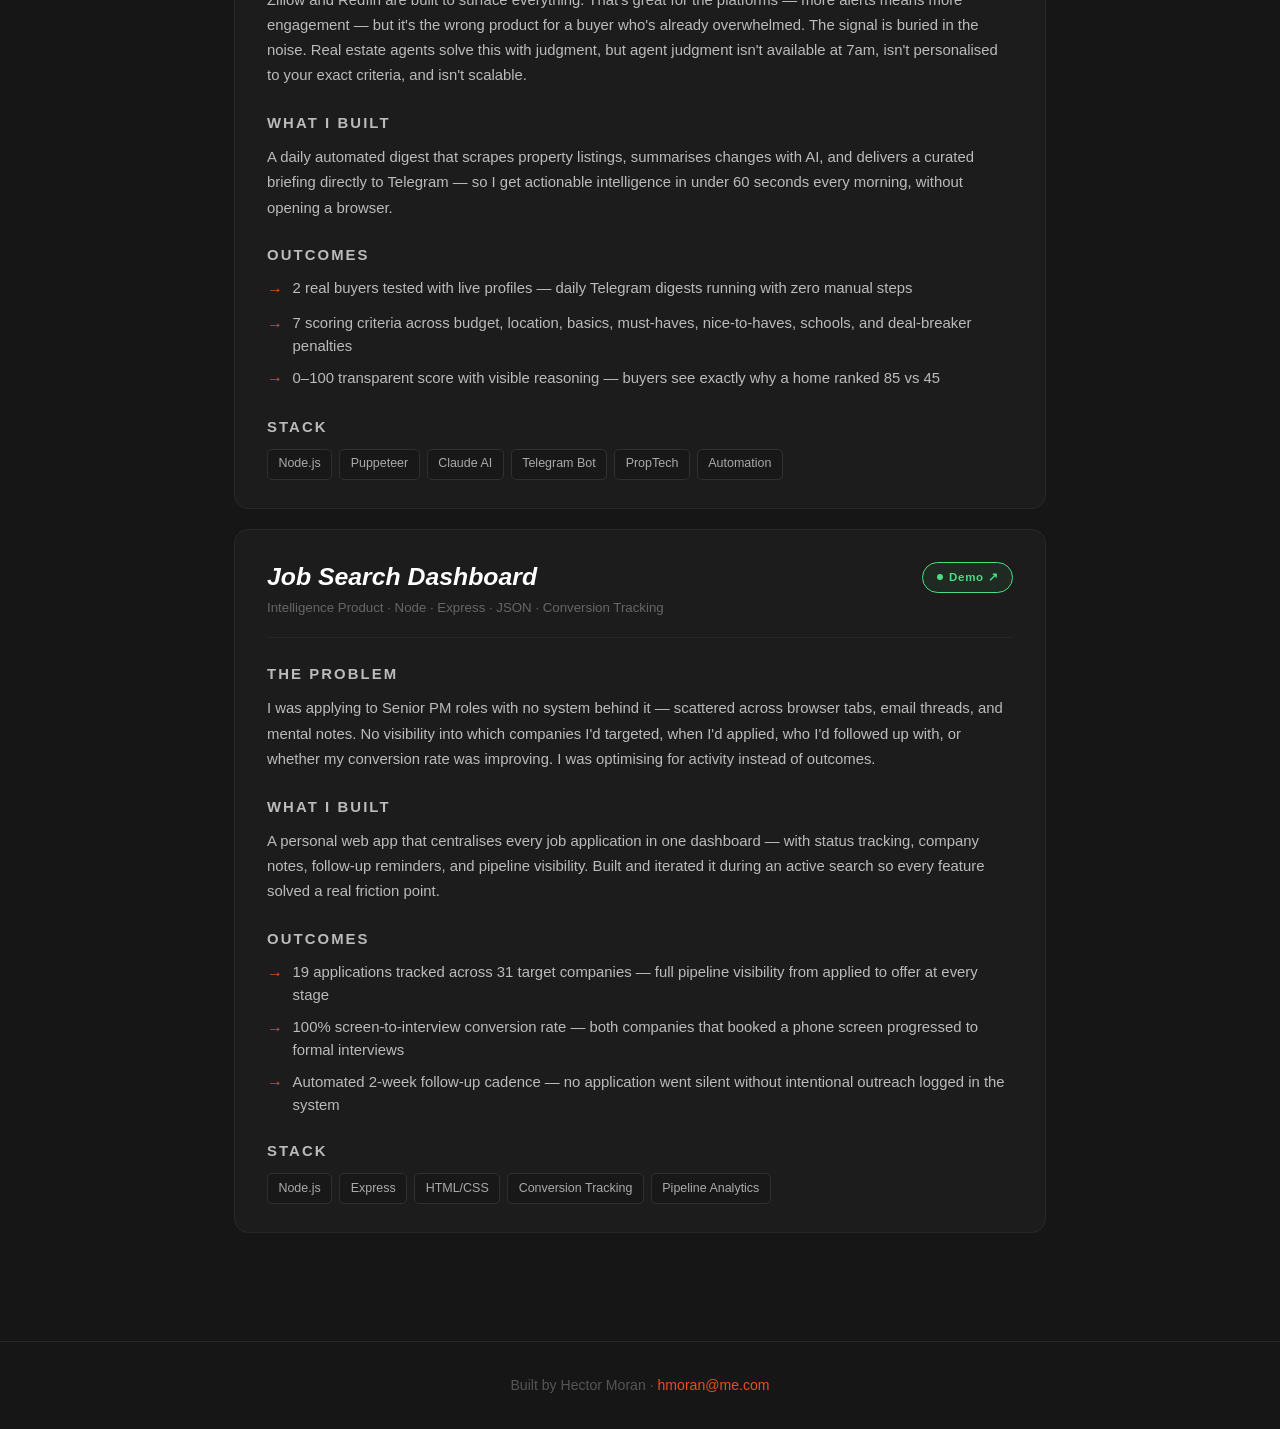
==== commit 0c7dfc25: "Fix Case Studies label color to match section labels (#e85020)" ====
--- a/index.html
+++ b/index.html
@@ -138,7 +138,7 @@
       font-size: 0.65rem;
       font-weight: 700;
       letter-spacing: 0.18em;
-      color: #555;
+      color: #e85020;
       text-transform: uppercase;
       margin-bottom: 2rem;
     }
@@ -340,12 +340,12 @@
 
   <!-- ===== NAV ===== -->
   <nav class="home-nav">
-    <a href="/" class="home-nav-brand">Hector M</a>
+    <a href="index.html" class="home-nav-brand">Hector M</a>
     <div class="home-nav-links">
-      <a href="/" class="active">Home</a>
-      <a href="/smart-home">Smart Home</a>
-      <a href="/property-analytics">Rental Reports</a>
-      <a href="/job-search">Job Search</a>
+      <a href="index.html" class="active">Home</a>
+      <a href="smart-home.html">Smart Home</a>
+      <a href="property-analytics.html">Rental Reports</a>
+      <a href="job-search.html">Job Search</a>
     </div>
   </nav>
 
@@ -372,7 +372,7 @@
           <h2 class="case-title">Property Management Reporter</h2>
           <p class="case-subtitle">Rental Income Reporting · Node · Express · Claude · PDF</p>
         </div>
-        <a href="/property-analytics" class="badge badge-live"><span class="badge-dot"></span>Demo ↗</a>
+        <a href="property-analytics.html" class="badge badge-live"><span class="badge-dot"></span>Demo ↗</a>
       </div>
       <hr class="case-divider">
       <div class="case-body">
@@ -414,7 +414,7 @@
           <h2 class="case-title">Smart Home Digest</h2>
           <p class="case-subtitle">PropTech SaaS MVP · Node · Puppeteer · Claude · Telegram</p>
         </div>
-        <a href="/smart-home" class="badge badge-live"><span class="badge-dot"></span>Demo ↗</a>
+        <a href="smart-home.html" class="badge badge-live"><span class="badge-dot"></span>Demo ↗</a>
       </div>
       <hr class="case-divider">
       <div class="case-body">
@@ -456,7 +456,7 @@
           <h2 class="case-title">Job Search Dashboard</h2>
           <p class="case-subtitle">Intelligence Product · Node · Express · JSON · Conversion Tracking</p>
         </div>
-        <a href="/job-search" class="badge badge-live"><span class="badge-dot"></span>Demo ↗</a>
+        <a href="job-search.html" class="badge badge-live"><span class="badge-dot"></span>Demo ↗</a>
       </div>
       <hr class="case-divider">
       <div class="case-body">
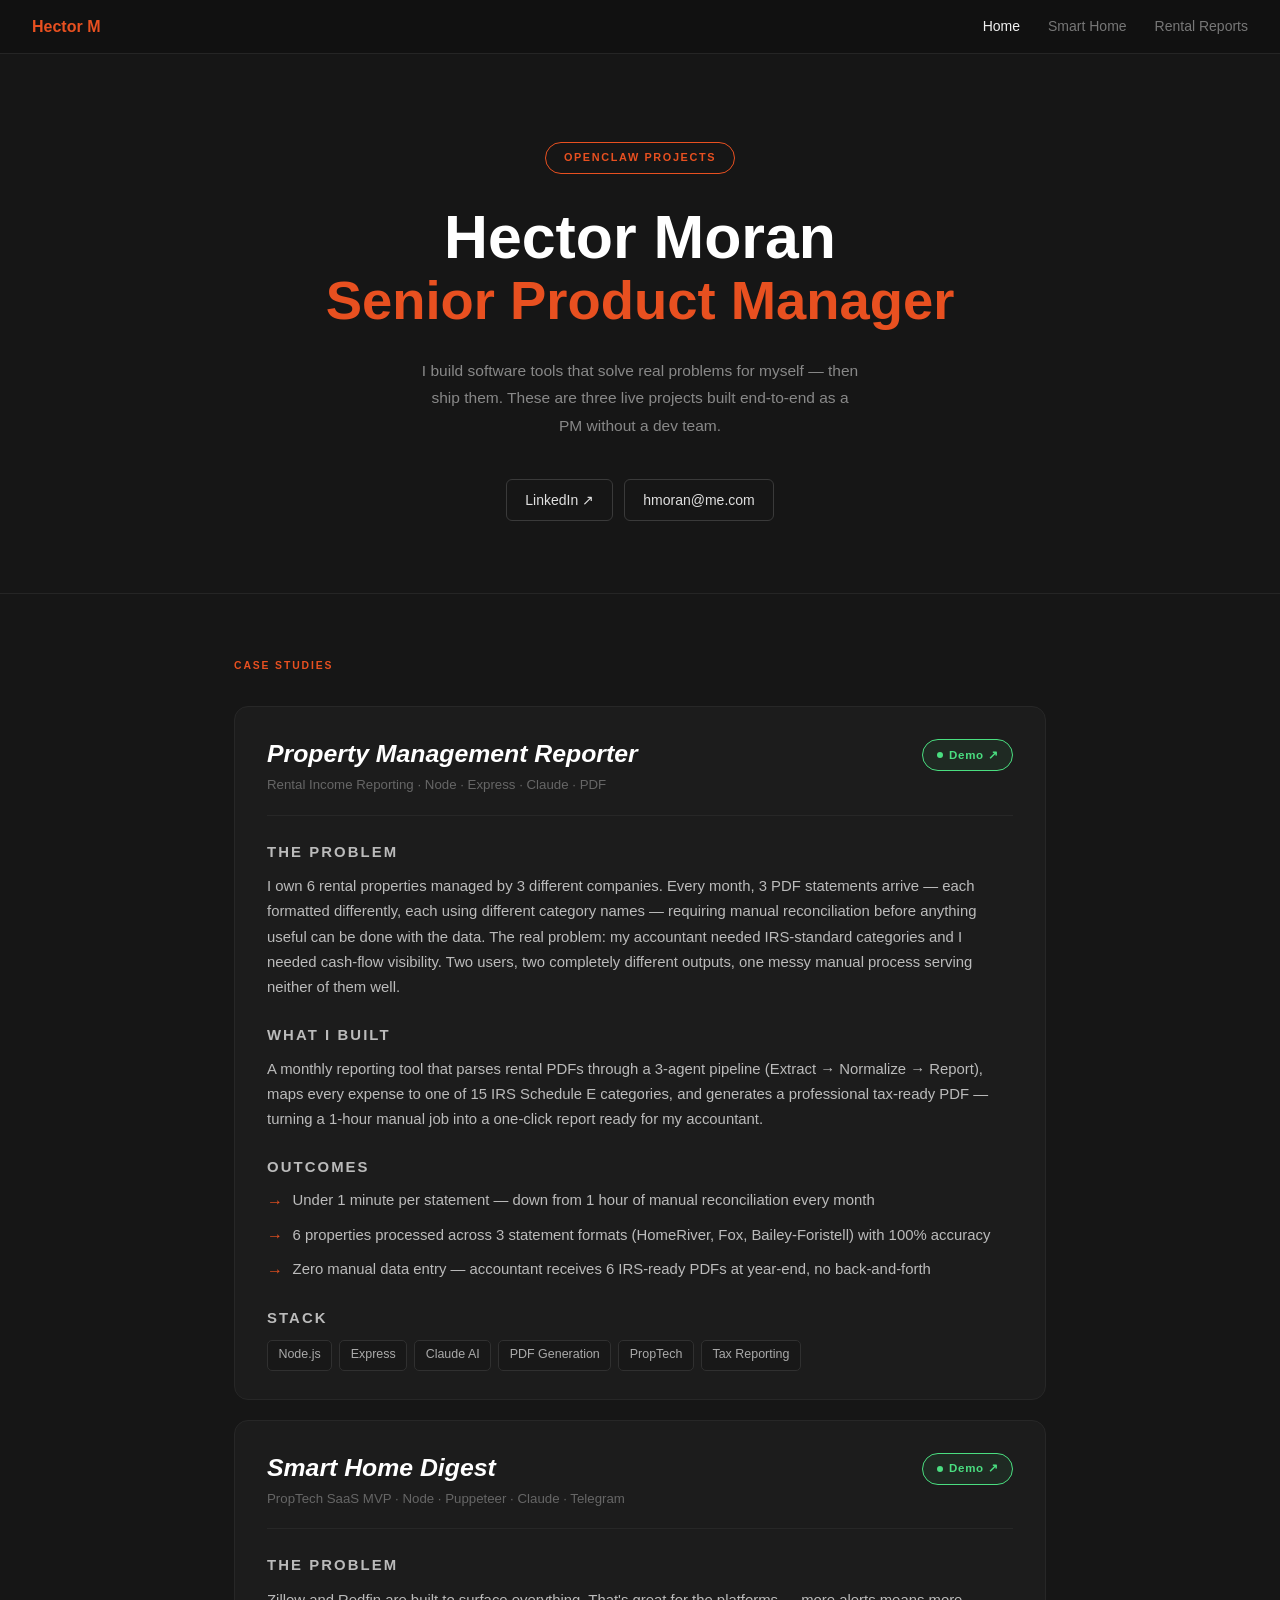
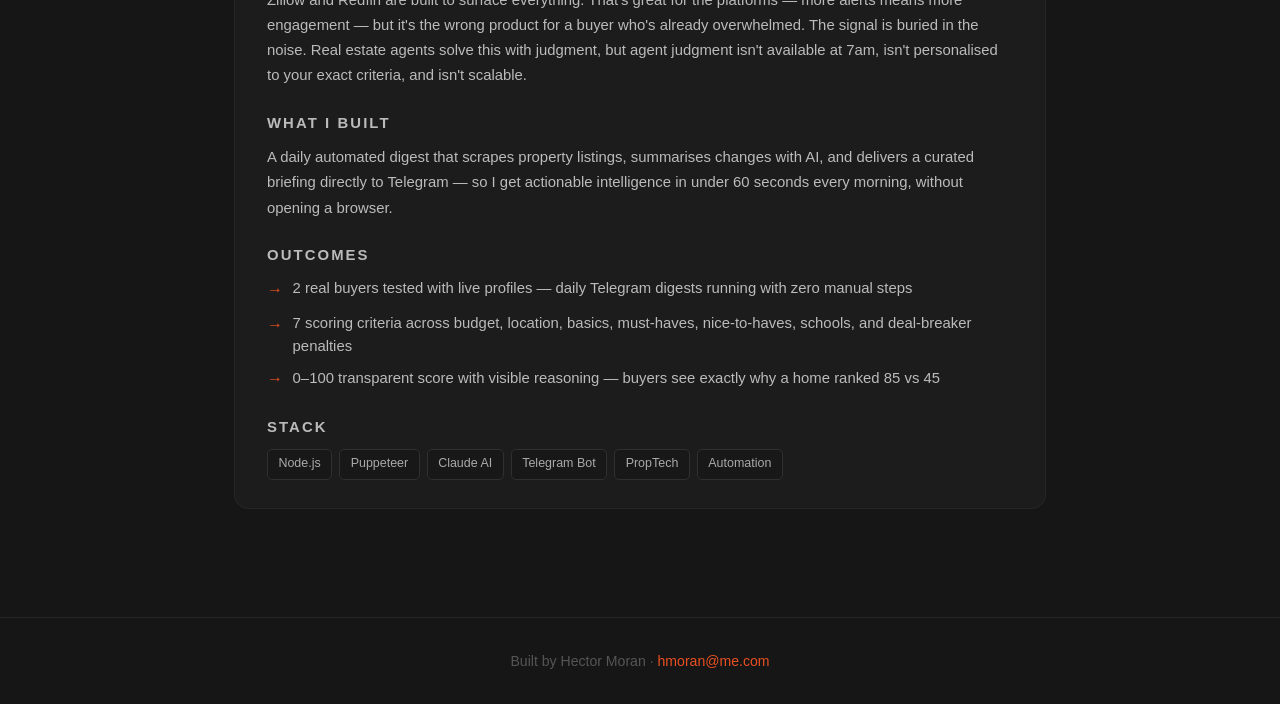
==== commit 57140196: "Hide Job Search project and nav from public portfolio" ====
--- a/index.html
+++ b/index.html
@@ -345,7 +345,7 @@
       <a href="index.html" class="active">Home</a>
       <a href="smart-home.html">Smart Home</a>
       <a href="property-analytics.html">Rental Reports</a>
-      <a href="job-search.html">Job Search</a>
+      <!-- <a href="job-search.html">Job Search</a> -->
     </div>
   </nav>
 
@@ -449,7 +449,7 @@
 
     </div>
 
-    <!-- ── Card 3: Job Search Dashboard ── -->
+    <!-- ── Card 3: Job Search Dashboard ── (hidden from public portfolio)
     <div class="case-card">
       <div class="case-header">
         <div>
@@ -489,6 +489,7 @@
       </div>
 
     </div>
+    --> 
 
   </section>
 
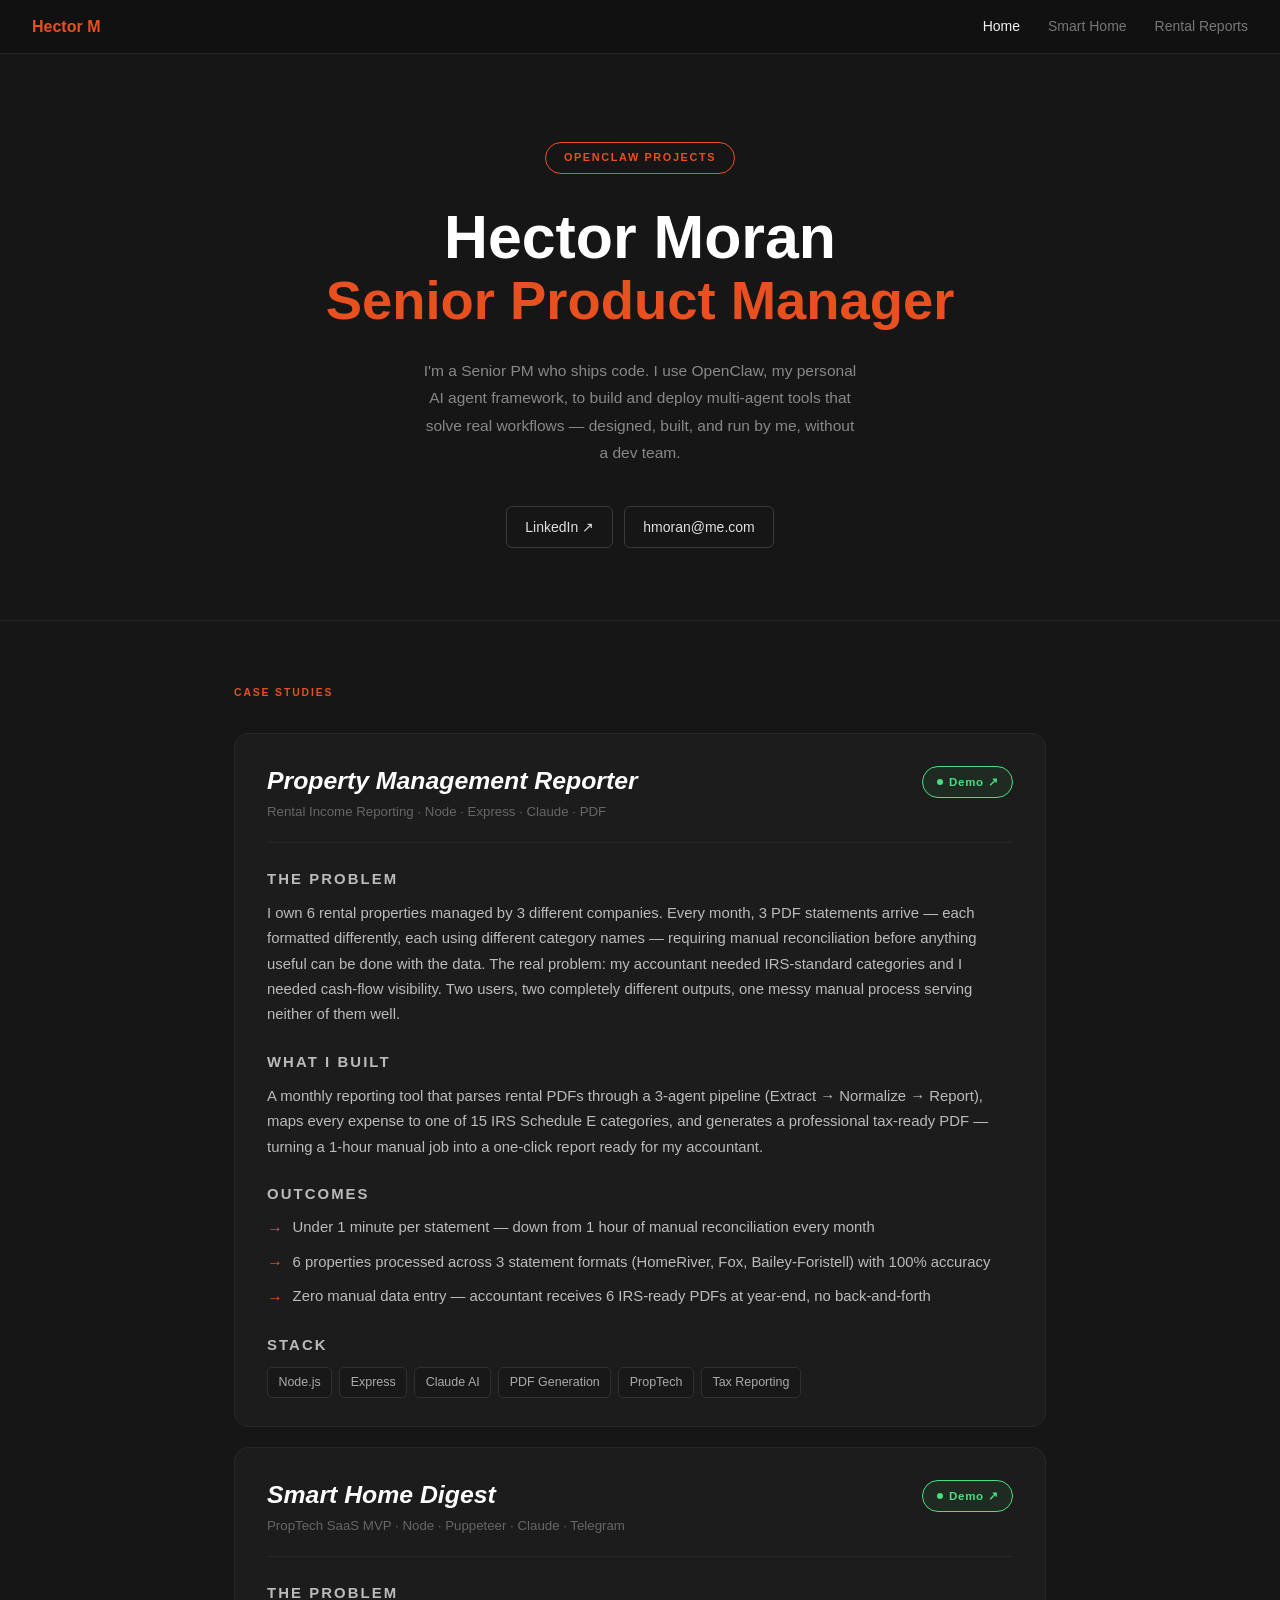
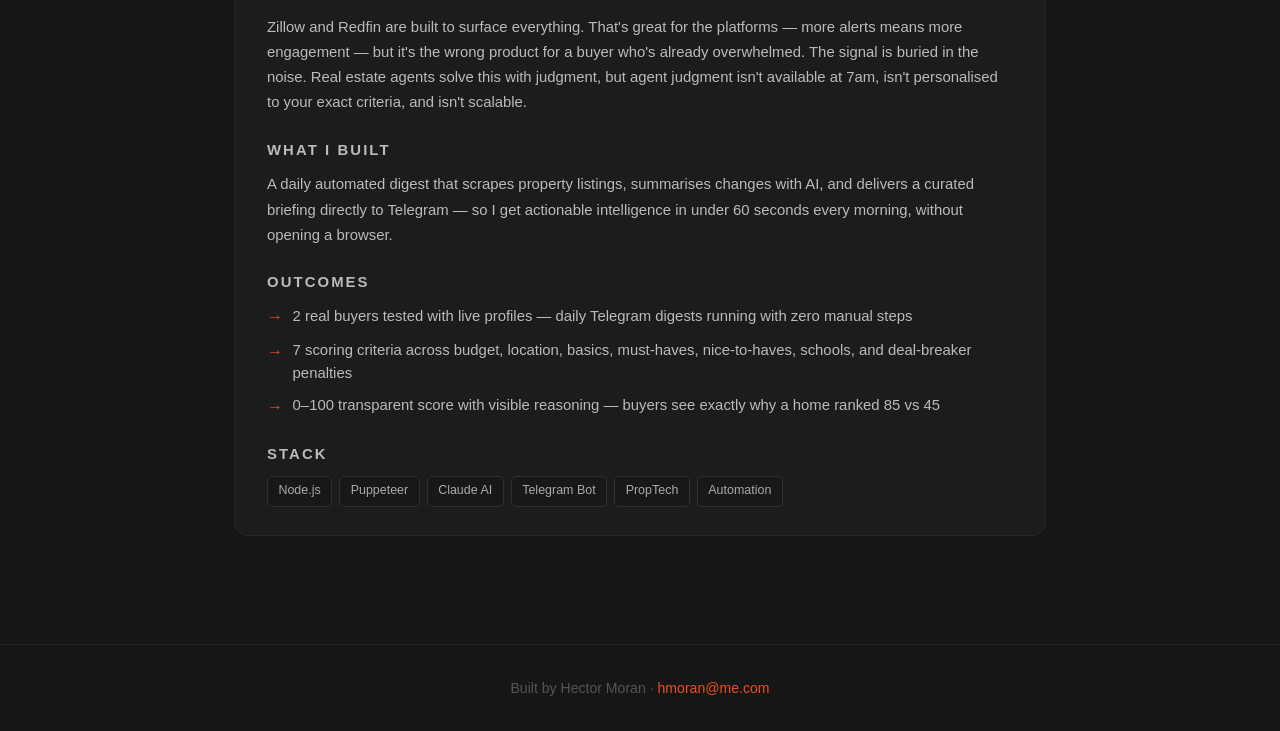
==== commit c266493e: "Update hero description copy" ====
--- a/index.html
+++ b/index.html
@@ -354,7 +354,7 @@
     <span class="hero-badge">OpenClaw Projects</span>
     <h1>Hector Moran</h1>
     <p class="hero-tagline">Senior Product Manager</p>
-    <p class="hero-desc">I build software tools that solve real problems for myself — then ship them. These are three live projects built end-to-end as a PM without a dev team.</p>
+    <p class="hero-desc">I'm a Senior PM who ships code. I use OpenClaw, my personal AI agent framework, to build and deploy multi-agent tools that solve real workflows — designed, built, and run by me, without a dev team.</p>
     <div class="hero-actions">
       <a href="https://linkedin.com/in/hectormoran" class="hero-btn" target="_blank" rel="noopener">LinkedIn ↗</a>
       <a href="mailto:hmoran@me.com" class="hero-btn">hmoran@me.com</a>
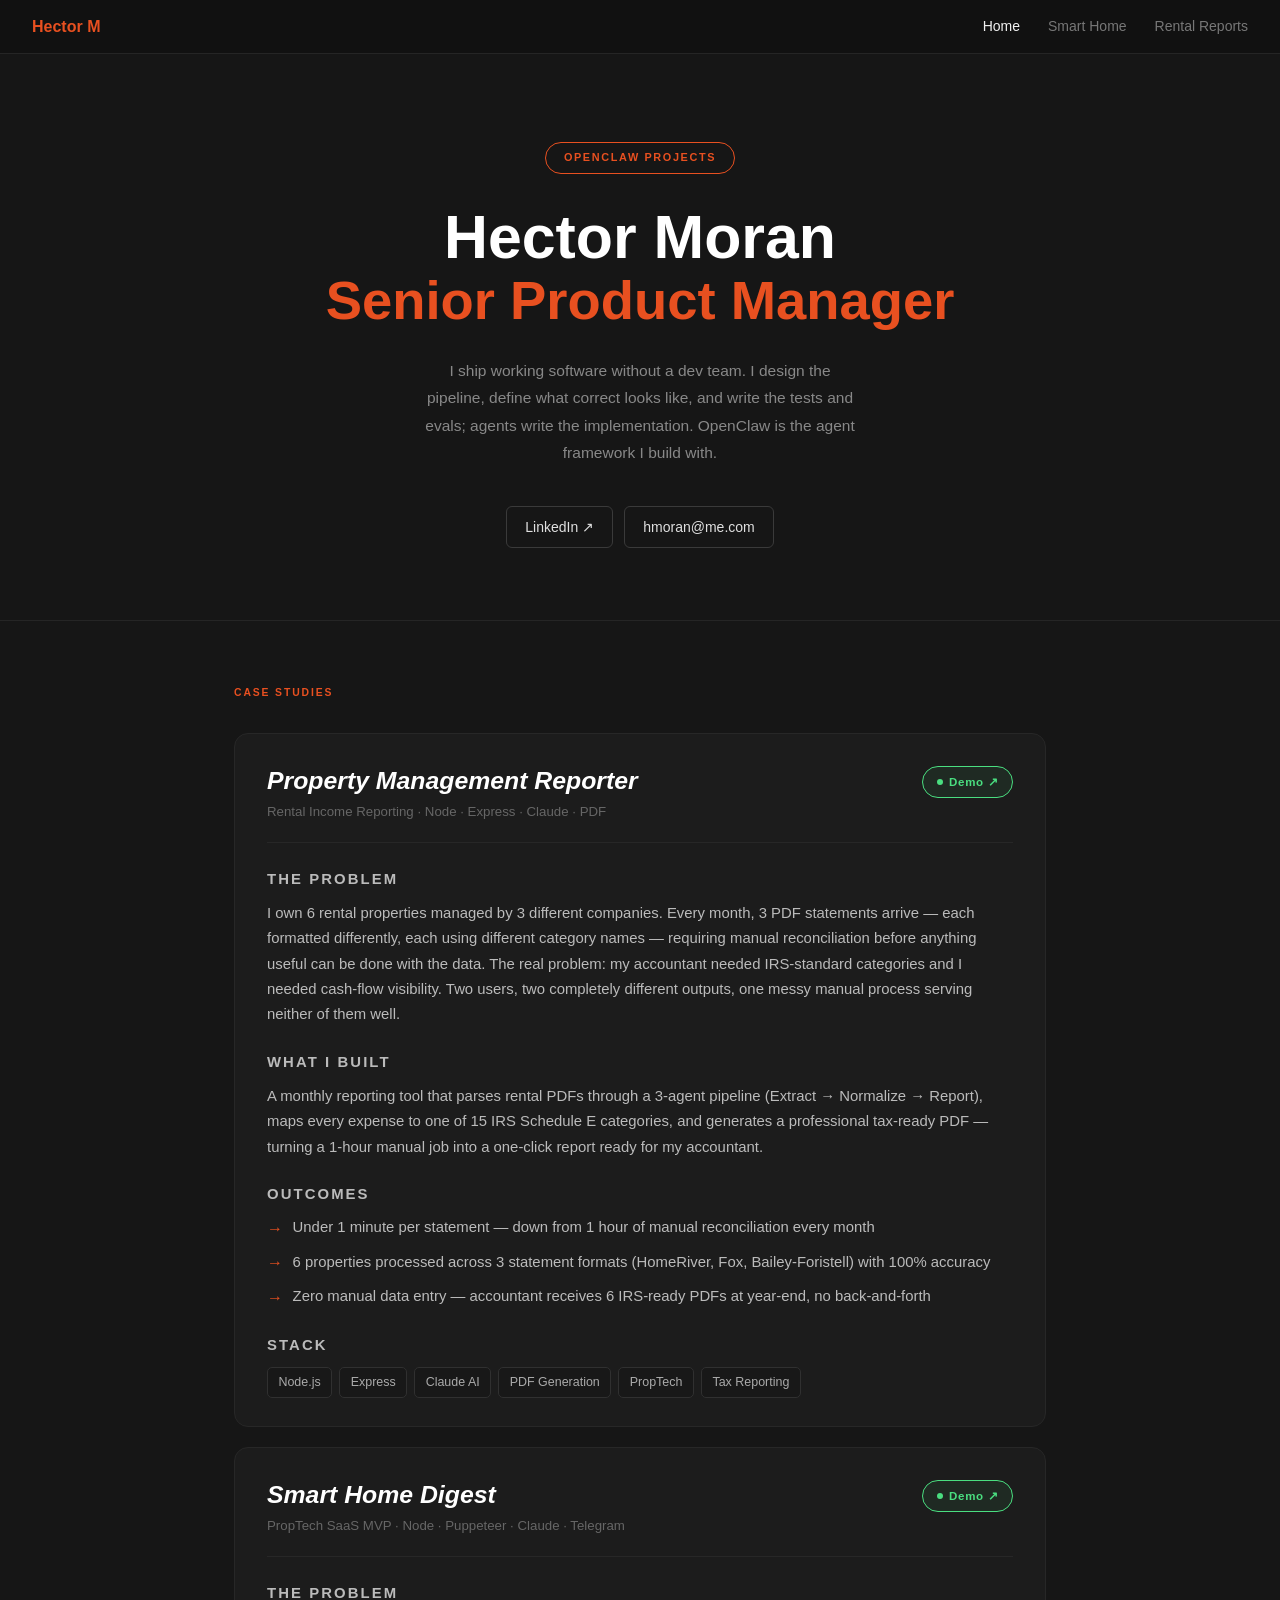
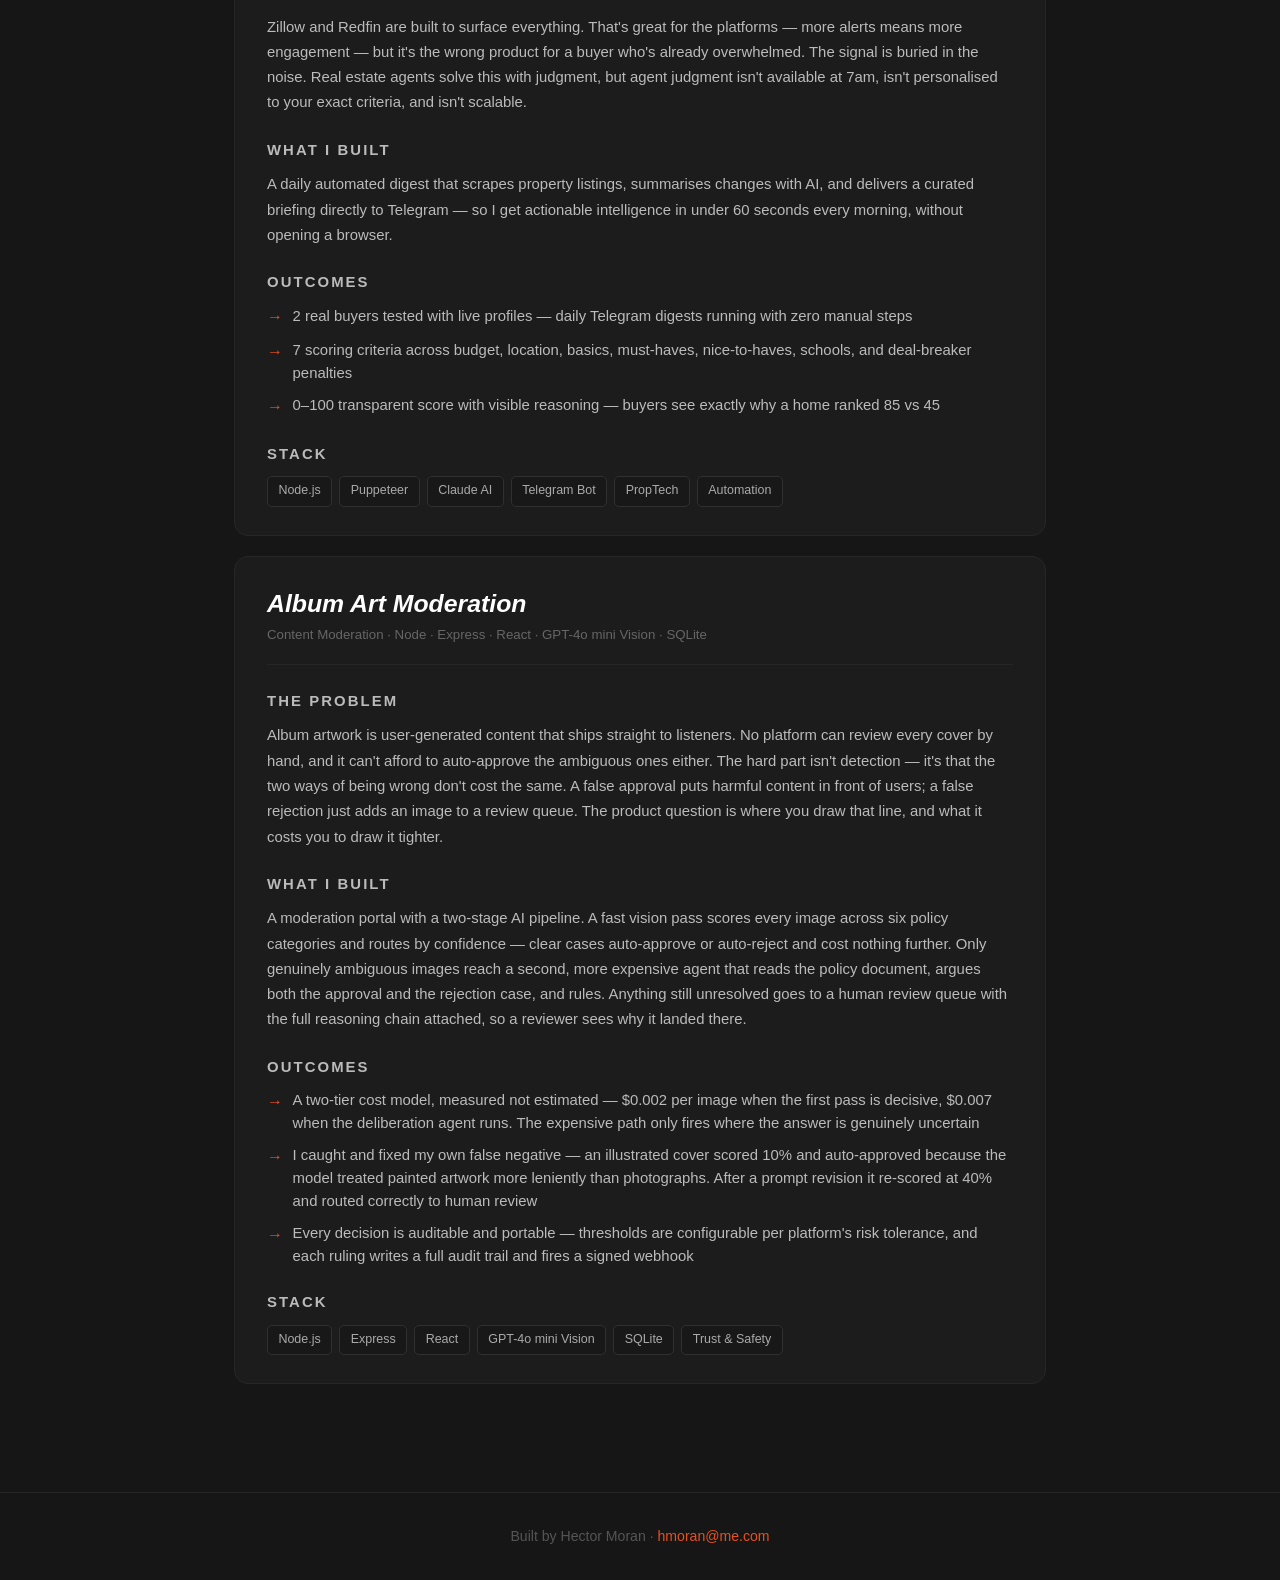
==== commit b7ae203a: "Add Album Art Moderation case study; update hero copy" ====
--- a/index.html
+++ b/index.html
@@ -354,7 +354,7 @@
     <span class="hero-badge">OpenClaw Projects</span>
     <h1>Hector Moran</h1>
     <p class="hero-tagline">Senior Product Manager</p>
-    <p class="hero-desc">I'm a Senior PM who ships code. I use OpenClaw, my personal AI agent framework, to build and deploy multi-agent tools that solve real workflows — designed, built, and run by me, without a dev team.</p>
+    <p class="hero-desc">I ship working software without a dev team. I design the pipeline, define what correct looks like, and write the tests and evals; agents write the implementation. OpenClaw is the agent framework I build with.</p>
     <div class="hero-actions">
       <a href="https://linkedin.com/in/hectormoran" class="hero-btn" target="_blank" rel="noopener">LinkedIn ↗</a>
       <a href="mailto:hmoran@me.com" class="hero-btn">hmoran@me.com</a>
@@ -449,7 +449,48 @@
 
     </div>
 
-    <!-- ── Card 3: Job Search Dashboard ── (hidden from public portfolio)
+        <!-- ── Card 3: Album Art Moderation ── -->
+    <div class="case-card">
+      <div class="case-header">
+        <div>
+          <h2 class="case-title">Album Art Moderation</h2>
+          <p class="case-subtitle">Content Moderation · Node · Express · React · GPT-4o mini Vision · SQLite</p>
+        </div>
+      </div>
+      <hr class="case-divider">
+      <div class="case-body">
+        <div>
+          <p class="micro-label">The Problem</p>
+          <p>Album artwork is user-generated content that ships straight to listeners. No platform can review every cover by hand, and it can't afford to auto-approve the ambiguous ones either. The hard part isn't detection — it's that the two ways of being wrong don't cost the same. A false approval puts harmful content in front of users; a false rejection just adds an image to a review queue. The product question is where you draw that line, and what it costs you to draw it tighter.</p>
+        </div>
+        <div>
+          <p class="micro-label">What I Built</p>
+          <p>A moderation portal with a two-stage AI pipeline. A fast vision pass scores every image across six policy categories and routes by confidence — clear cases auto-approve or auto-reject and cost nothing further. Only genuinely ambiguous images reach a second, more expensive agent that reads the policy document, argues both the approval and the rejection case, and rules. Anything still unresolved goes to a human review queue with the full reasoning chain attached, so a reviewer sees why it landed there.</p>
+        </div>
+        <div>
+          <p class="micro-label">Outcomes</p>
+          <ul class="outcomes-list">
+            <li><span class="outcome-arrow">→</span><span>A two-tier cost model, measured not estimated — $0.002 per image when the first pass is decisive, $0.007 when the deliberation agent runs. The expensive path only fires where the answer is genuinely uncertain</span></li>
+            <li><span class="outcome-arrow">→</span><span>I caught and fixed my own false negative — an illustrated cover scored 10% and auto-approved because the model treated painted artwork more leniently than photographs. After a prompt revision it re-scored at 40% and routed correctly to human review</span></li>
+            <li><span class="outcome-arrow">→</span><span>Every decision is auditable and portable — thresholds are configurable per platform's risk tolerance, and each ruling writes a full audit trail and fires a signed webhook</span></li>
+          </ul>
+        </div>
+        <div>
+          <p class="micro-label">Stack</p>
+          <div class="stack-tags">
+            <span class="stack-tag">Node.js</span>
+            <span class="stack-tag">Express</span>
+            <span class="stack-tag">React</span>
+            <span class="stack-tag">GPT-4o mini Vision</span>
+            <span class="stack-tag">SQLite</span>
+            <span class="stack-tag">Trust &amp; Safety</span>
+          </div>
+        </div>
+      </div>
+
+    </div>
+
+<!-- ── Card 3: Job Search Dashboard ── (hidden from public portfolio)
     <div class="case-card">
       <div class="case-header">
         <div>
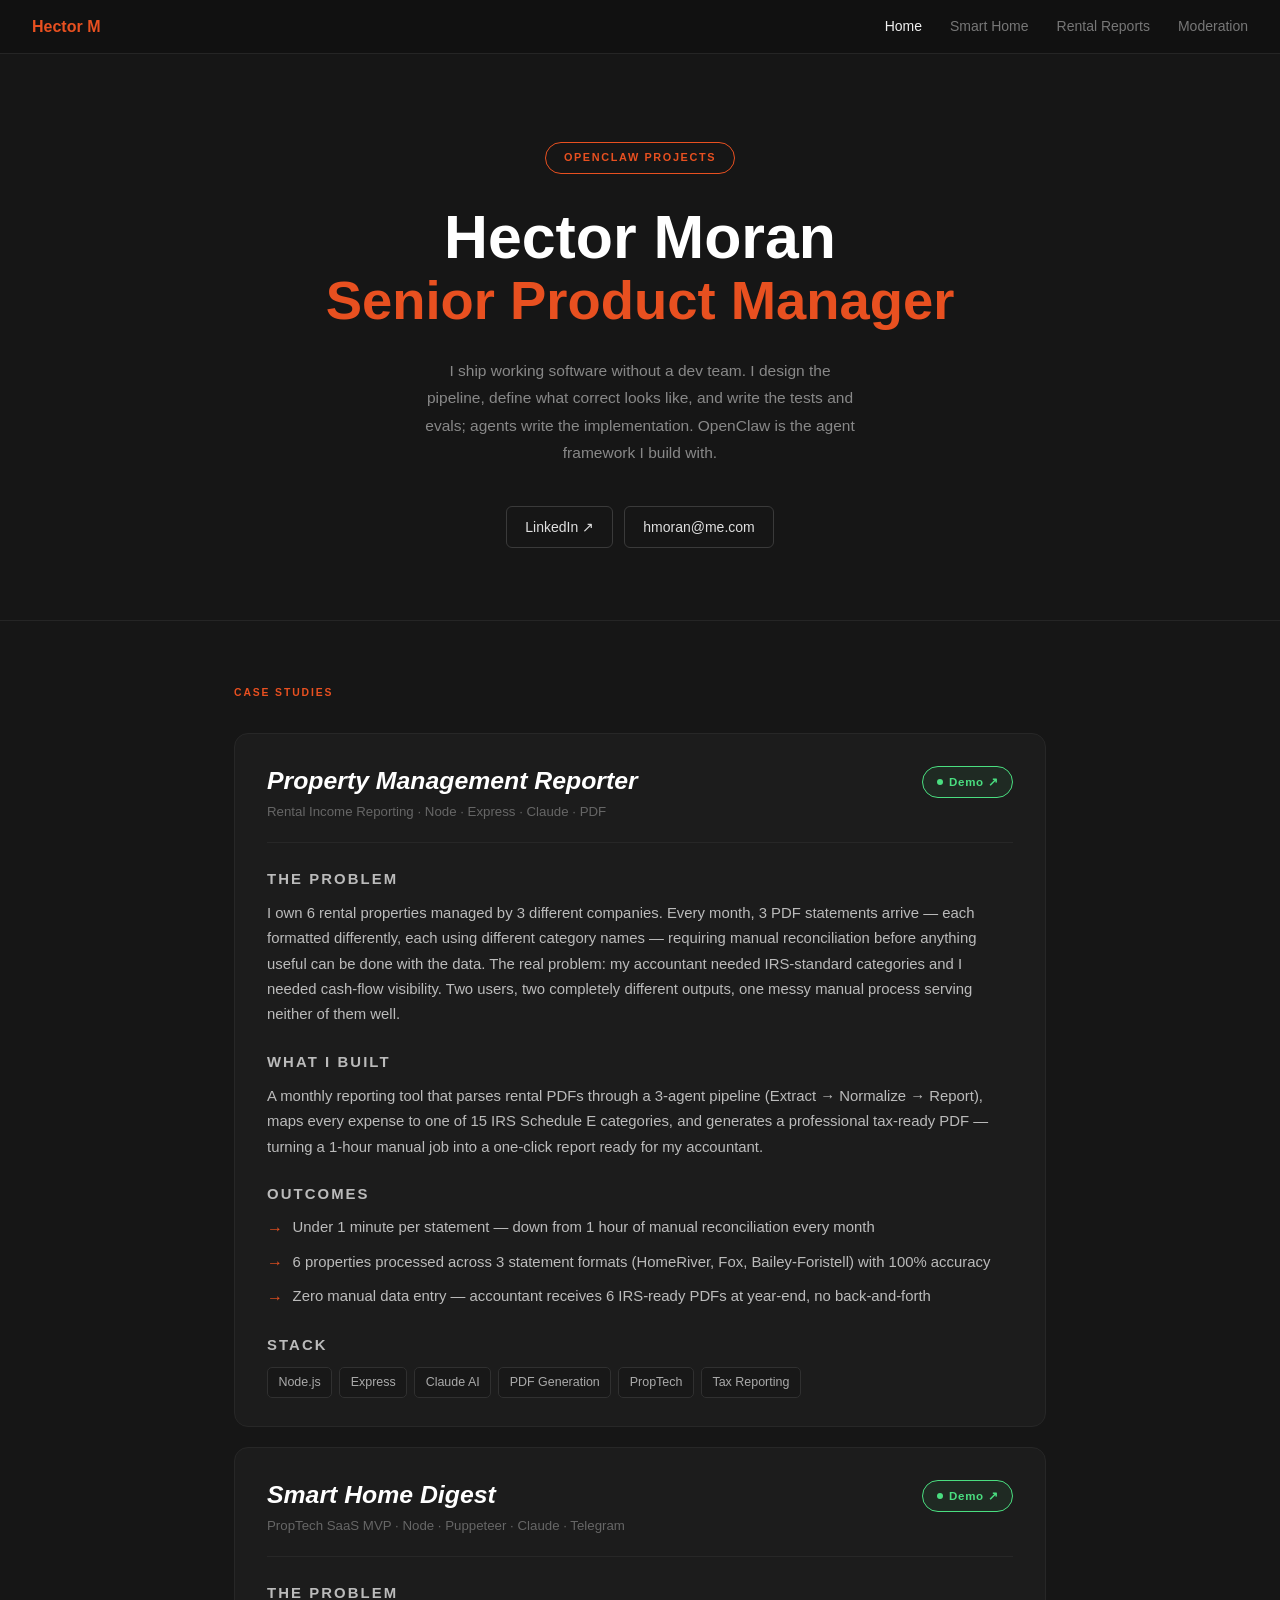
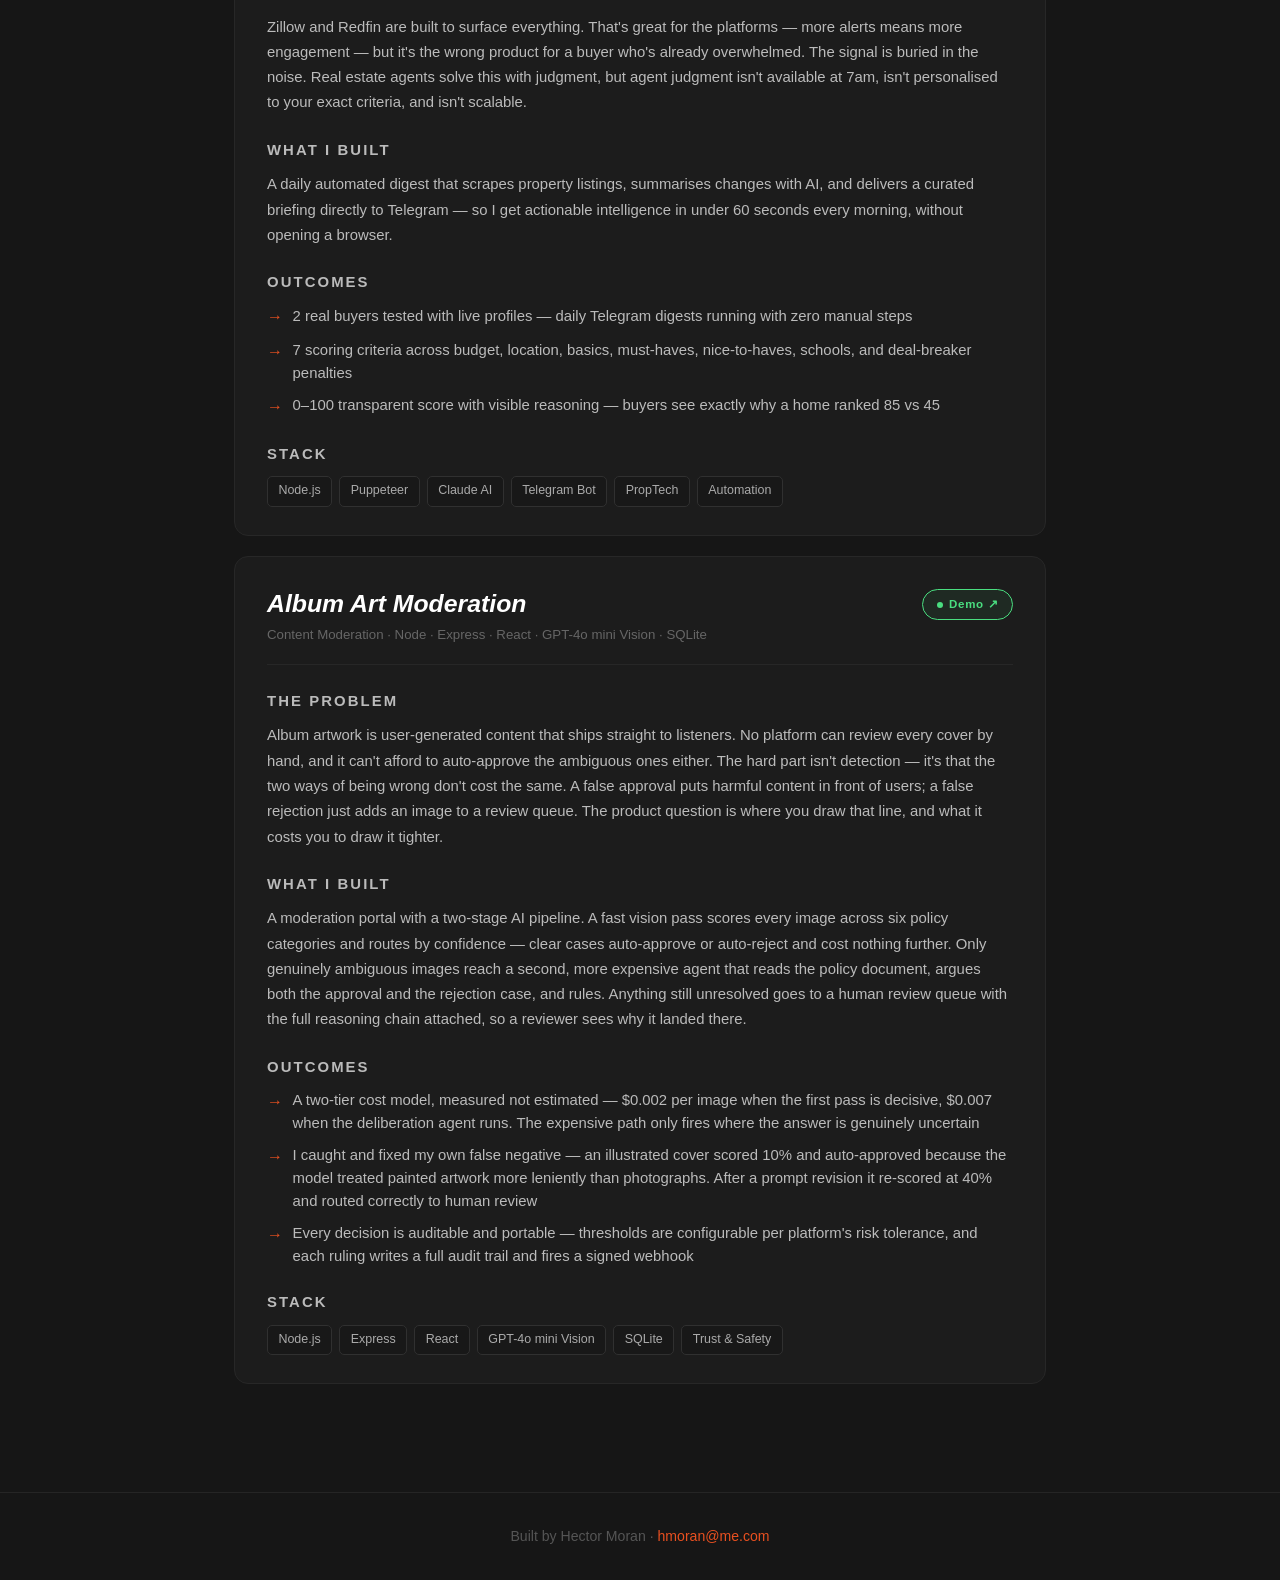
==== commit 07be4fbe: "Link Album Art Moderation demo from nav and card" ====
--- a/index.html
+++ b/index.html
@@ -345,6 +345,7 @@
       <a href="index.html" class="active">Home</a>
       <a href="smart-home.html">Smart Home</a>
       <a href="property-analytics.html">Rental Reports</a>
+      <a href="album-art.html">Moderation</a>
       <!-- <a href="job-search.html">Job Search</a> -->
     </div>
   </nav>
@@ -456,6 +457,7 @@
           <h2 class="case-title">Album Art Moderation</h2>
           <p class="case-subtitle">Content Moderation · Node · Express · React · GPT-4o mini Vision · SQLite</p>
         </div>
+        <a href="album-art.html" class="badge badge-live"><span class="badge-dot"></span>Demo &#8599;</a>
       </div>
       <hr class="case-divider">
       <div class="case-body">
